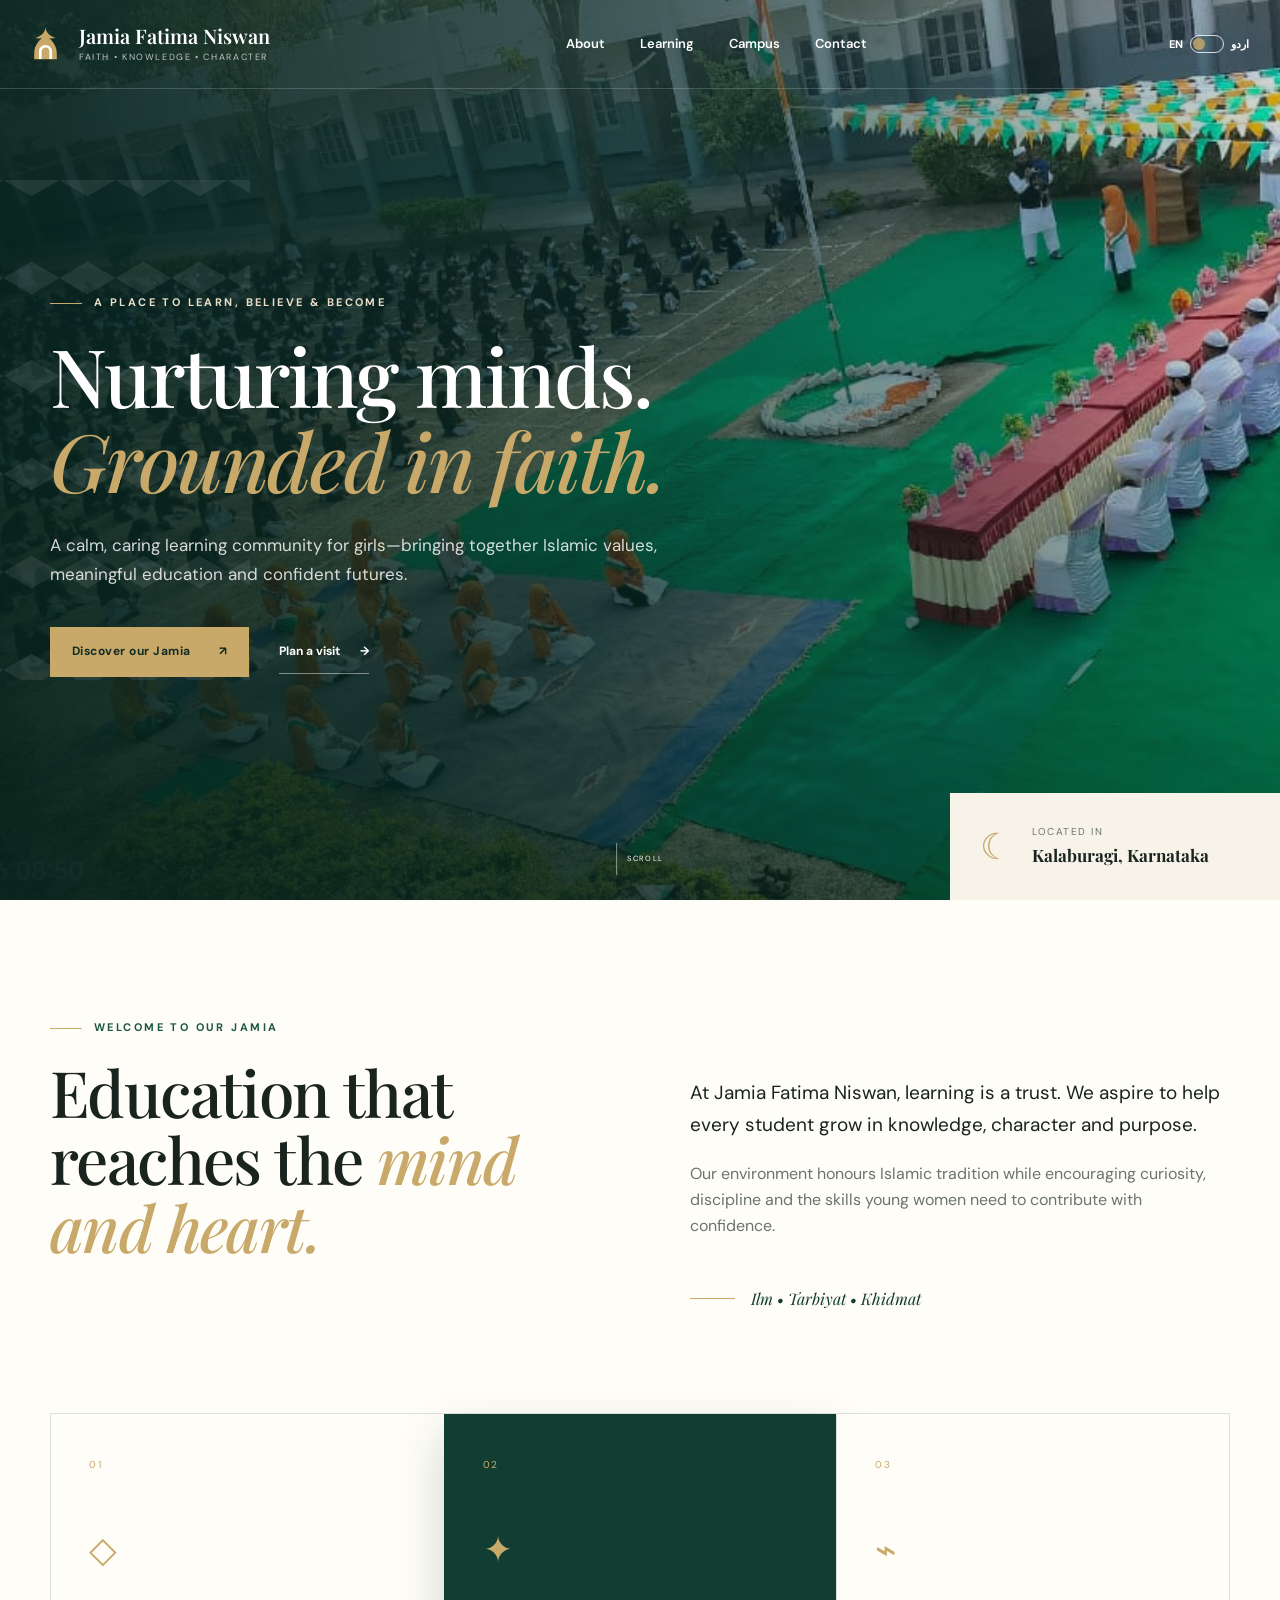
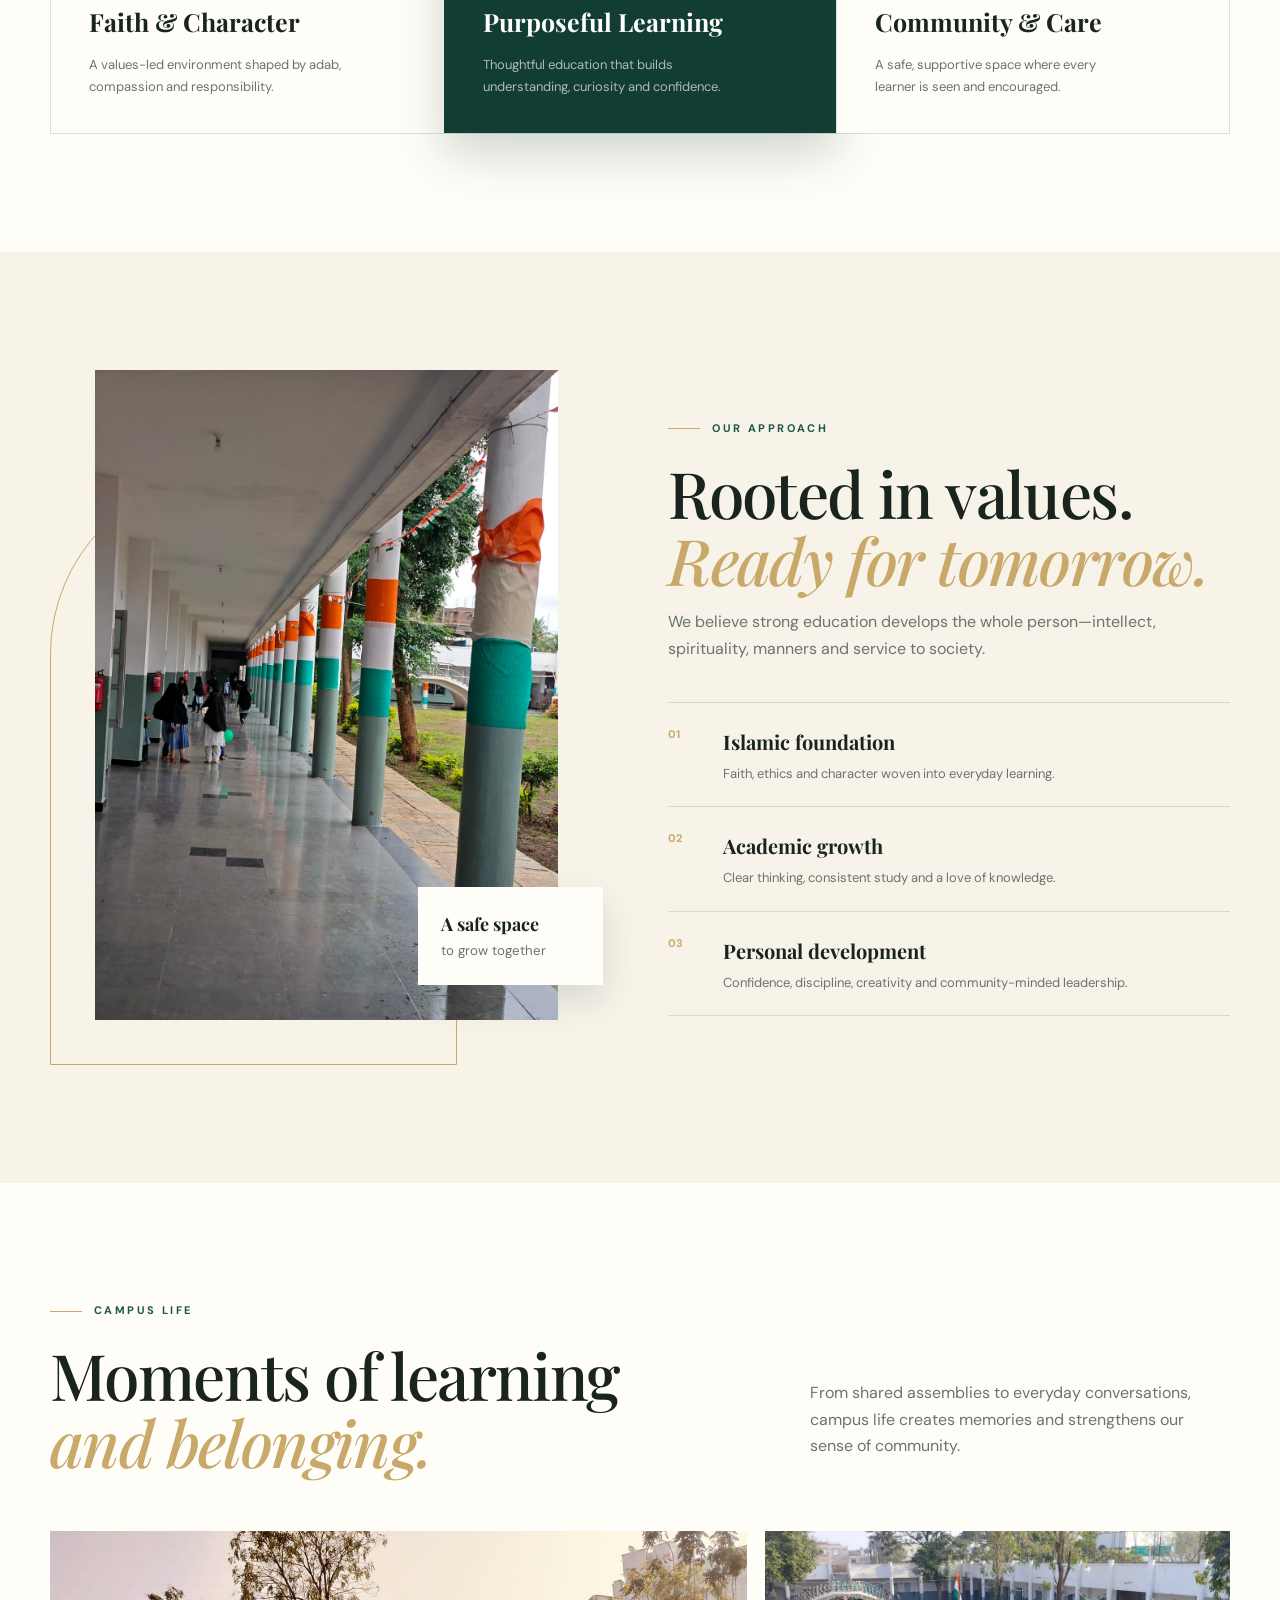
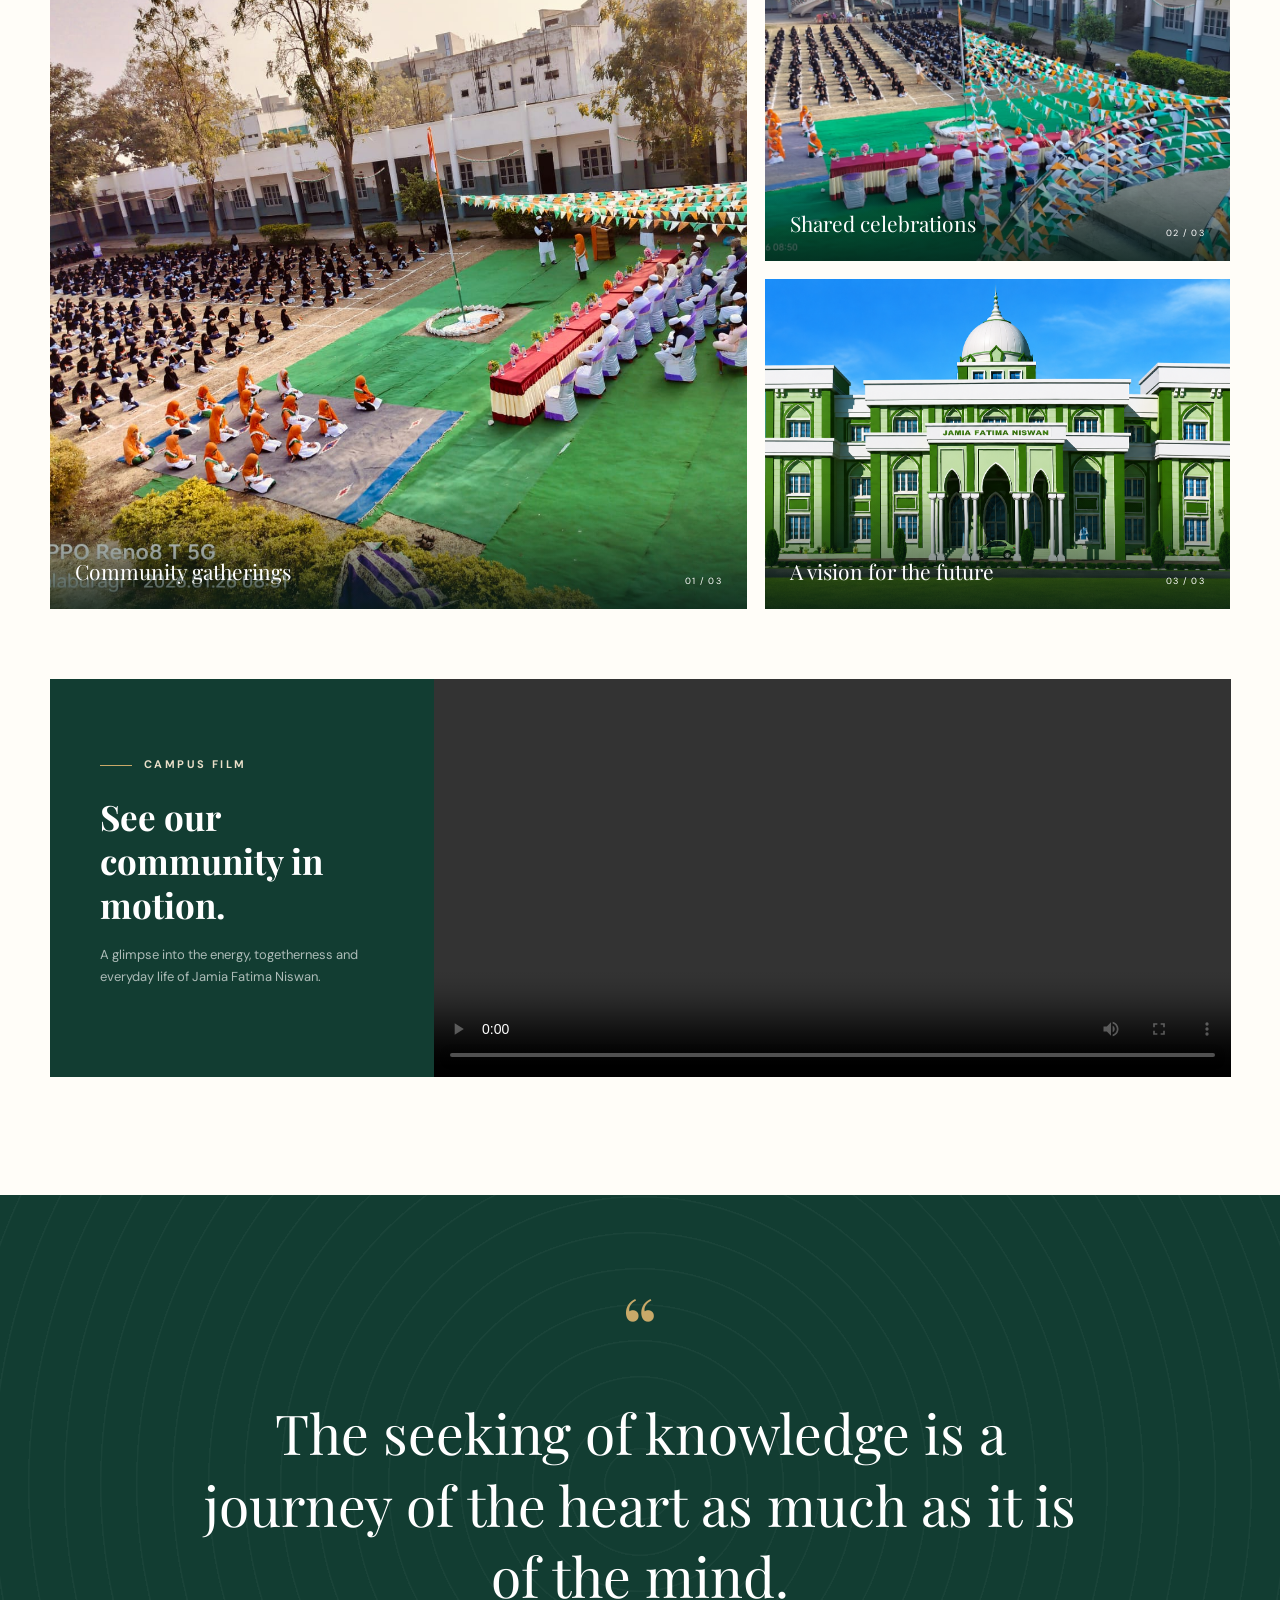
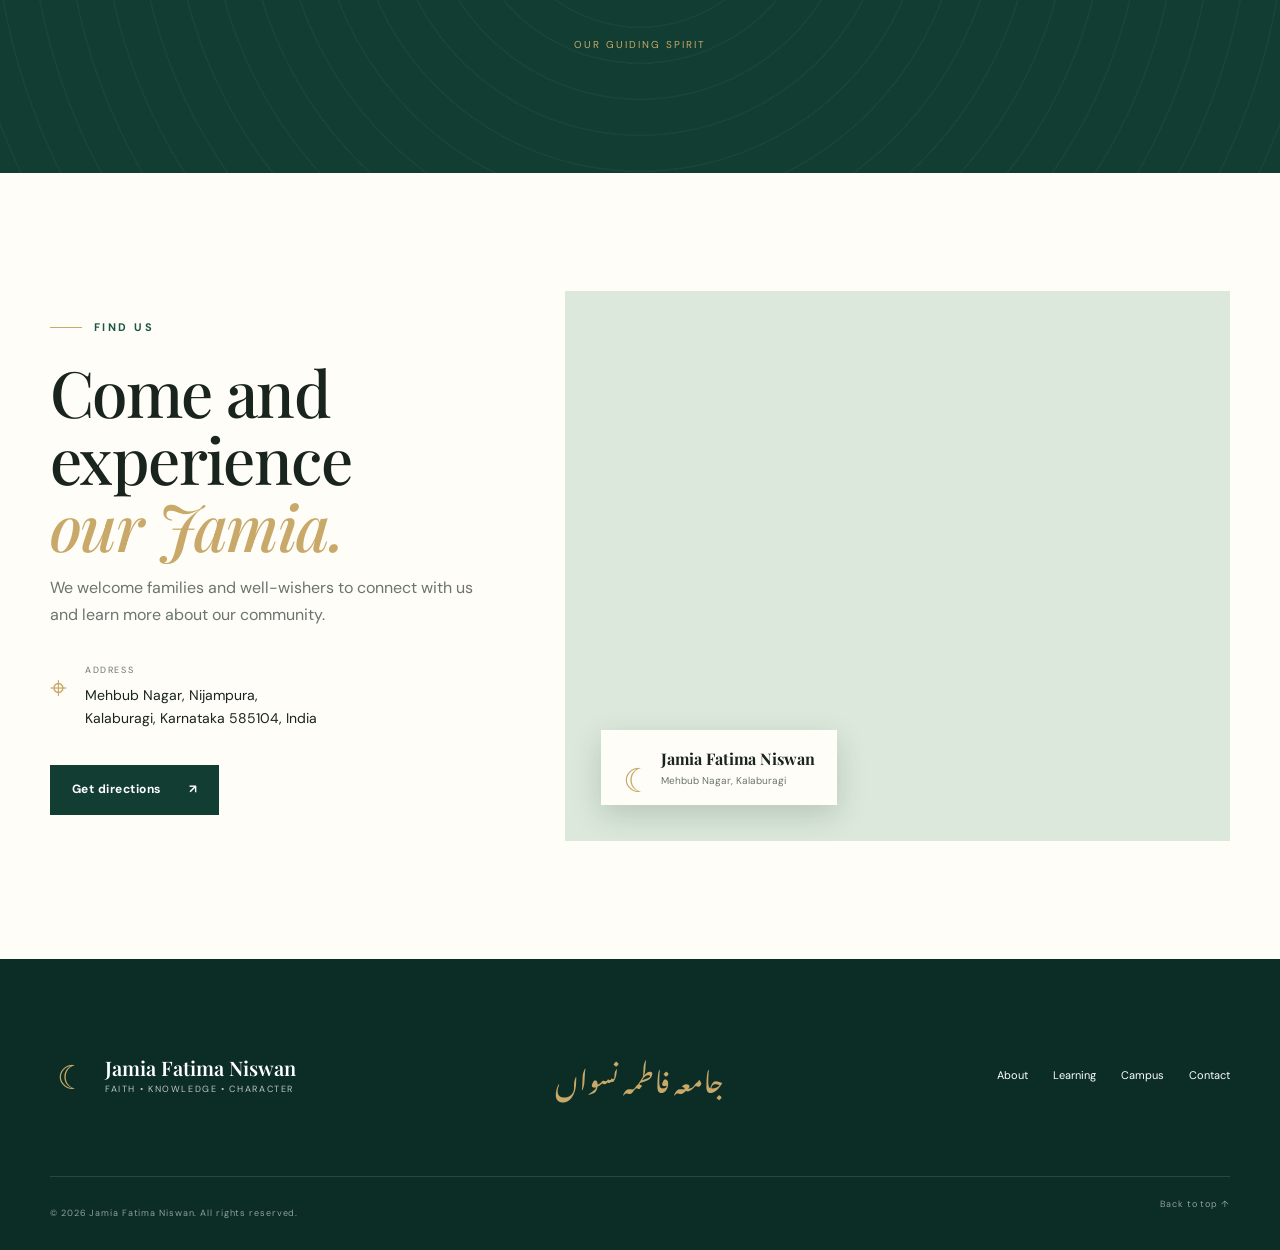
==== index.html @ a4b09470 "starting with the project" ====
<!doctype html>
<html lang="en" dir="ltr">
<head>
  <meta charset="UTF-8">
  <meta name="viewport" content="width=device-width, initial-scale=1.0">
  <meta name="description" content="Jamia Fatima Niswan — faith-rooted learning and modern education for girls in Kalaburagi, Karnataka.">
  <meta name="theme-color" content="#123d32">
  <title>Jamia Fatima Niswan | Kalaburagi</title>
  <link rel="preconnect" href="https://fonts.googleapis.com">
  <link rel="preconnect" href="https://fonts.gstatic.com" crossorigin>
  <link href="https://fonts.googleapis.com/css2?family=DM+Sans:wght@400;500;600;700&family=Noto+Nastaliq+Urdu:wght@400;600;700&family=Playfair+Display:wght@500;600;700&display=swap" rel="stylesheet">
  <link rel="stylesheet" href="styles.css?v=2">
</head>
<body>
  <a class="skip-link" href="#main" data-i18n="skip">Skip to content</a>

  <header class="site-header" id="header">
    <div class="nav-wrap">
      <a class="brand" href="index.html" aria-label="Jamia Fatima Niswan home">
        <span class="brand-mark" aria-hidden="true">
          <svg viewBox="0 0 48 48"><path d="M24 5c.8 7.8 5.8 10.1 11.2 12.4-2.5.4-4.9.5-7.2.2 5.7 4.7 8.6 10.3 8.6 16.8V41H11.4v-6.6c0-6.5 2.9-12.1 8.6-16.8-2.3.3-4.7.2-7.2-.2C18.2 15.1 23.2 12.8 24 5Z"/><path d="M18.2 40.8v-8.5a5.8 5.8 0 0 1 11.6 0v8.5" class="cut"/></svg>
        </span>
        <span><strong>Jamia Fatima Niswan</strong><small data-i18n="brandSub">Faith • Knowledge • Character</small></span>
      </a>

      <nav class="desktop-nav" aria-label="Main navigation">
        <a href="about.html" data-i18n="navAbout">About</a>
        <a href="learning.html" data-i18n="navLearning">Learning</a>
        <a href="campus.html" data-i18n="navCampus">Campus</a>
        <a href="contact.html" data-i18n="navContact">Contact</a>
      </nav>

      <div class="nav-actions">
        <button class="lang-toggle" id="langToggle" type="button" aria-label="Switch language to Urdu" aria-pressed="false">
          <span class="lang-en">EN</span><span class="toggle-track"><i></i></span><span class="lang-ur">اردو</span>
        </button>
        <button class="menu-button" id="menuButton" type="button" aria-label="Open menu" aria-expanded="false"><span></span><span></span></button>
      </div>
    </div>
    <nav class="mobile-nav" id="mobileNav" aria-label="Mobile navigation">
      <a href="about.html" data-i18n="navAbout">About</a>
      <a href="learning.html" data-i18n="navLearning">Learning</a>
      <a href="campus.html" data-i18n="navCampus">Campus</a>
      <a href="contact.html" data-i18n="navContact">Contact</a>
    </nav>
  </header>

  <main id="main">
    <section class="hero" id="home">
      <div class="hero-media" aria-hidden="true"></div>
      <div class="hero-overlay"></div>
      <div class="pattern pattern-left" aria-hidden="true"></div>
      <div class="hero-content">
        <p class="eyebrow light" data-i18n="heroEyebrow">A place to learn, believe & become</p>
        <h1><span data-i18n="heroTitle1">Nurturing minds.</span><br><em data-i18n="heroTitle2">Grounded in faith.</em></h1>
        <p class="hero-copy" data-i18n="heroCopy">A calm, caring learning community for girls—bringing together Islamic values, meaningful education and confident futures.</p>
        <div class="hero-actions">
          <a class="button button-gold" href="about.html"><span data-i18n="discover">Discover our Jamia</span><span aria-hidden="true">↗</span></a>
          <a class="text-link" href="contact.html"><span data-i18n="visit">Plan a visit</span><span aria-hidden="true">→</span></a>
        </div>
      </div>
      <div class="hero-card">
        <span class="crescent" aria-hidden="true">☾</span>
        <div><small data-i18n="locatedIn">Located in</small><strong data-i18n="kalaburagi">Kalaburagi, Karnataka</strong></div>
      </div>
      <a class="scroll-cue" href="#about" aria-label="Scroll to about section"><span></span><small data-i18n="scroll">Scroll</small></a>
    </section>

    <section class="intro section" id="about">
      <div class="container intro-grid">
        <div class="intro-heading reveal">
          <p class="eyebrow" data-i18n="welcome">Welcome to our Jamia</p>
          <h2 data-i18n="introTitle">Education that reaches the <em>mind and heart.</em></h2>
        </div>
        <div class="intro-copy reveal">
          <p class="lead" data-i18n="introLead">At Jamia Fatima Niswan, learning is a trust. We aspire to help every student grow in knowledge, character and purpose.</p>
          <p data-i18n="introBody">Our environment honours Islamic tradition while encouraging curiosity, discipline and the skills young women need to contribute with confidence.</p>
          <div class="signature"><span></span><p data-i18n="motto">Ilm • Tarbiyat • Khidmat</p></div>
        </div>
      </div>
      <div class="container values-grid">
        <article class="value-card reveal"><span class="value-no">01</span><div class="line-icon">◇</div><h3 data-i18n="faithTitle">Faith & Character</h3><p data-i18n="faithBody">A values-led environment shaped by adab, compassion and responsibility.</p></article>
        <article class="value-card featured reveal"><span class="value-no">02</span><div class="line-icon">✦</div><h3 data-i18n="learnTitle">Purposeful Learning</h3><p data-i18n="learnBody">Thoughtful education that builds understanding, curiosity and confidence.</p></article>
        <article class="value-card reveal"><span class="value-no">03</span><div class="line-icon">⌁</div><h3 data-i18n="communityTitle">Community & Care</h3><p data-i18n="communityBody">A safe, supportive space where every learner is seen and encouraged.</p></article>
      </div>
    </section>

    <section class="learning section" id="learning">
      <div class="container learning-grid">
        <div class="learning-photo reveal">
          <img src="assets/WhatsApp Image 2026-07-14 at 8.59.33 PM (1).jpeg" alt="Students walking through the open corridor at Jamia Fatima Niswan" loading="lazy">
          <div class="arch-frame" aria-hidden="true"></div>
          <div class="photo-note"><b data-i18n="safeSpace">A safe space</b><small data-i18n="growTogether">to grow together</small></div>
        </div>
        <div class="learning-content reveal">
          <p class="eyebrow" data-i18n="ourApproach">Our approach</p>
          <h2 data-i18n="learningTitle">Rooted in values.<br><em>Ready for tomorrow.</em></h2>
          <p data-i18n="learningCopy">We believe strong education develops the whole person—intellect, spirituality, manners and service to society.</p>
          <div class="approach-list">
            <div><span>01</span><p><strong data-i18n="islamicTitle">Islamic foundation</strong><small data-i18n="islamicBody">Faith, ethics and character woven into everyday learning.</small></p></div>
            <div><span>02</span><p><strong data-i18n="academicTitle">Academic growth</strong><small data-i18n="academicBody">Clear thinking, consistent study and a love of knowledge.</small></p></div>
            <div><span>03</span><p><strong data-i18n="personalTitle">Personal development</strong><small data-i18n="personalBody">Confidence, discipline, creativity and community-minded leadership.</small></p></div>
          </div>
        </div>
      </div>
    </section>

    <section class="campus section" id="campus">
      <div class="container section-head reveal">
        <div><p class="eyebrow" data-i18n="campusLife">Campus life</p><h2 data-i18n="campusTitle">Moments of learning<br><em>and belonging.</em></h2></div>
        <p data-i18n="campusCopy">From shared assemblies to everyday conversations, campus life creates memories and strengthens our sense of community.</p>
      </div>
      <div class="gallery container">
        <figure class="gallery-main reveal"><img src="assets/WhatsApp Image 2026-07-14 at 8.59.34 PM.jpeg" alt="School gathering in the central courtyard" loading="lazy"><figcaption><span data-i18n="gatherings">Community gatherings</span><small>01 / 03</small></figcaption></figure>
        <figure class="gallery-side reveal"><img src="assets/WhatsApp Image 2026-07-14 at 8.59.34 PM (1).jpeg" alt="Republic Day programme at the school courtyard" loading="lazy"><figcaption><span data-i18n="celebrations">Shared celebrations</span><small>02 / 03</small></figcaption></figure>
        <figure class="gallery-side concept reveal"><img src="assets/ChatGPT Image Jul 15, 2026, 11_38_27 AM.png" alt="Architectural vision artwork for Jamia Fatima Niswan" loading="lazy"><figcaption><span data-i18n="vision">A vision for the future</span><small>03 / 03</small></figcaption></figure>
      </div>
      <div class="container video-card reveal">
        <div class="video-copy"><p class="eyebrow" data-i18n="campusFilm">Campus film</p><h3 data-i18n="seeCampus">See our community in motion.</h3><p data-i18n="filmBody">A glimpse into the energy, togetherness and everyday life of Jamia Fatima Niswan.</p></div>
        <video controls preload="metadata" playsinline aria-label="Jamia Fatima Niswan campus video"><source src="assets/WhatsApp Video 2026-07-14 at 8.59.34 PM.mp4" type="video/mp4"></video>
      </div>
    </section>

    <section class="quote-section">
      <div class="quote-pattern" aria-hidden="true"></div>
      <div class="container quote-inner reveal"><span class="quote-mark">“</span><blockquote data-i18n="quote">The seeking of knowledge is a journey of the heart as much as it is of the mind.</blockquote><p data-i18n="quoteNote">Our guiding spirit</p></div>
    </section>

    <section class="contact section" id="contact">
      <div class="container contact-grid">
        <div class="contact-copy reveal">
          <p class="eyebrow" data-i18n="findUs">Find us</p>
          <h2 data-i18n="visitTitle">Come and experience<br><em>our Jamia.</em></h2>
          <p data-i18n="contactCopy">We welcome families and well-wishers to connect with us and learn more about our community.</p>
          <div class="address-block"><span class="pin">⌖</span><div><small data-i18n="addressLabel">ADDRESS</small><address data-i18n="address">Mehbub Nagar, Nijampura,<br>Kalaburagi, Karnataka 585104, India</address></div></div>
          <a class="button button-green" href="https://maps.app.goo.gl/RgqaviAdQeSi1we56" target="_blank" rel="noopener"><span data-i18n="directions">Get directions</span><span aria-hidden="true">↗</span></a>
        </div>
        <div class="map-wrap reveal">
          <iframe title="Map showing Jamia Fatima Niswan in Kalaburagi" src="https://www.google.com/maps?q=17.360012,76.850881&z=18&output=embed" loading="lazy" referrerpolicy="no-referrer-when-downgrade"></iframe>
          <div class="map-label"><span class="brand-mark small" aria-hidden="true">☾</span><div><b>Jamia Fatima Niswan</b><small data-i18n="mapArea">Mehbub Nagar, Kalaburagi</small></div></div>
        </div>
      </div>
    </section>
  </main>

  <footer>
    <div class="container footer-top">
      <a class="brand footer-brand" href="index.html"><span class="brand-mark" aria-hidden="true">☾</span><span><strong>Jamia Fatima Niswan</strong><small data-i18n="brandSub">Faith • Knowledge • Character</small></span></a>
      <p class="footer-urdu">جامعہ فاطمہ نسواں</p>
      <div class="footer-links"><a href="about.html" data-i18n="navAbout">About</a><a href="learning.html" data-i18n="navLearning">Learning</a><a href="campus.html" data-i18n="navCampus">Campus</a><a href="contact.html" data-i18n="navContact">Contact</a></div>
    </div>
    <div class="container footer-bottom"><p>© <span id="year"></span> Jamia Fatima Niswan. <span data-i18n="rights">All rights reserved.</span></p><a href="#home"><span data-i18n="backTop">Back to top</span> ↑</a></div>
  </footer>
  <script src="script.js?v=2"></script>
</body>
</html>
---- styles.css ----
:root{--green:#123d32;--green-2:#1c5645;--sage:#dce8dc;--cream:#f7f3e9;--paper:#fffdf8;--gold:#c8a969;--ink:#19241f;--muted:#6b746e;--line:rgba(18,61,50,.14);--serif:"Playfair Display",Georgia,serif;--sans:"DM Sans",Arial,sans-serif;--urdu:"Noto Nastaliq Urdu",serif}
*{box-sizing:border-box}html{scroll-behavior:smooth;scroll-padding-top:90px}body{margin:0;background:var(--paper);color:var(--ink);font-family:var(--sans);line-height:1.65;overflow-x:hidden}body.urdu{font-family:var(--urdu);line-height:2}img{display:block;width:100%}a{color:inherit;text-decoration:none}button{font:inherit}.container{width:min(1180px,calc(100% - 48px));margin-inline:auto}.section{padding:118px 0}.skip-link{position:fixed;left:16px;top:-80px;z-index:999;background:#fff;padding:10px 16px}.skip-link:focus{top:16px}.site-header{position:fixed;z-index:100;top:0;left:0;width:100%;color:white;border-bottom:1px solid rgba(255,255,255,.18);transition:.3s}.site-header.scrolled{background:rgba(255,253,248,.96);color:var(--ink);box-shadow:0 10px 40px rgba(13,44,36,.08);backdrop-filter:blur(14px)}.nav-wrap{height:88px;width:min(1320px,calc(100% - 48px));margin:auto;display:flex;align-items:center;justify-content:space-between;gap:30px}.brand{display:flex;align-items:center;gap:12px}.brand span:last-child{display:grid;line-height:1.05}.brand strong{font-family:var(--serif);font-size:20px;font-weight:600}.brand small{margin-top:7px;font-size:9px;letter-spacing:.18em;text-transform:uppercase;opacity:.72}.brand-mark{width:43px;height:48px;display:grid;place-items:center;color:var(--gold);font-size:33px}.brand-mark svg{width:100%;height:100%;fill:currentColor}.brand-mark .cut{fill:none;stroke:var(--green);stroke-width:3}.site-header:not(.scrolled) .brand-mark .cut{stroke:white}.desktop-nav{display:flex;gap:35px;font-size:13px;font-weight:600}.desktop-nav a{position:relative}.desktop-nav a:after{content:"";position:absolute;left:0;right:100%;bottom:-7px;height:1px;background:var(--gold);transition:.3s}.desktop-nav a:hover:after{right:0}.nav-actions{display:flex;align-items:center;gap:18px}.lang-toggle{display:flex;align-items:center;gap:7px;color:inherit;background:none;border:0;cursor:pointer;font-size:11px;font-weight:700;padding:7px}.toggle-track{position:relative;width:34px;height:18px;border:1px solid currentColor;border-radius:20px;opacity:.8}.toggle-track i{position:absolute;width:12px;height:12px;border-radius:50%;background:var(--gold);left:2px;top:2px;transition:.3s}.urdu .toggle-track i{transform:translateX(16px)}.menu-button{display:none;width:40px;height:40px;background:none;border:0;color:inherit;padding:10px}.menu-button span{display:block;width:21px;height:1px;background:currentColor;margin:6px}.mobile-nav{display:none}.hero{height:100svh;min-height:720px;position:relative;color:#fff;display:flex;align-items:center;overflow:hidden}.hero-media{position:absolute;inset:0;background:url("assets/WhatsApp Image 2026-07-14 at 8.59.35 PM (1).jpeg") center/cover;transform:scale(1.02)}.hero-overlay{position:absolute;inset:0;background:linear-gradient(90deg,rgba(6,35,28,.92) 0%,rgba(8,40,32,.7) 45%,rgba(8,35,30,.18) 100%),linear-gradient(0deg,rgba(3,24,19,.5),transparent 60%)}.pattern{position:absolute;width:330px;height:500px;opacity:.08;background-image:linear-gradient(30deg,#fff 12%,transparent 12.5%,transparent 87%,#fff 87.5%,#fff),linear-gradient(150deg,#fff 12%,transparent 12.5%,transparent 87%,#fff 87.5%,#fff);background-size:56px 98px}.pattern-left{left:-80px;top:180px}.hero-content{position:relative;z-index:2;width:min(1180px,calc(100% - 48px));margin:70px auto 0}.eyebrow{text-transform:uppercase;letter-spacing:.22em;color:var(--green-2);font-size:11px;font-weight:700;margin:0 0 22px}.eyebrow:before{content:"";display:inline-block;width:32px;height:1px;background:var(--gold);vertical-align:middle;margin-inline-end:12px}.eyebrow.light{color:#e9dfc9}.hero h1,.section h2{font-family:var(--serif);font-weight:500;line-height:1.05;letter-spacing:-.025em}.hero h1{font-size:clamp(55px,6.3vw,94px);margin:0 0 28px;max-width:890px}.hero h1 em,.section h2 em{font-weight:500;color:var(--gold)}.hero-copy{font-size:17px;line-height:1.75;max-width:620px;color:rgba(255,255,255,.82);margin:0}.hero-actions{display:flex;align-items:center;gap:30px;margin-top:37px}.button{display:inline-flex;align-items:center;justify-content:center;gap:28px;padding:15px 22px;font-size:12px;font-weight:700;letter-spacing:.04em;transition:.25s}.button-gold{background:var(--gold);color:#132c25}.button:hover{transform:translateY(-2px)}.text-link{font-size:12px;font-weight:700;border-bottom:1px solid rgba(255,255,255,.45);padding:12px 0;display:flex;gap:20px}.hero-card{position:absolute;right:0;bottom:0;z-index:3;background:var(--cream);color:var(--ink);padding:24px 55px 24px 30px;display:flex;align-items:center;gap:20px;min-width:330px}.crescent{font-size:36px;color:var(--gold)}.hero-card div{display:grid}.hero-card small{font-size:10px;text-transform:uppercase;letter-spacing:.15em;color:var(--muted)}.hero-card strong{font-family:var(--serif);font-size:17px}.scroll-cue{position:absolute;z-index:3;left:50%;bottom:25px;display:flex;align-items:center;gap:10px;transform:translateX(-50%);font-size:9px;text-transform:uppercase;letter-spacing:.18em}.scroll-cue span{width:1px;height:32px;background:rgba(255,255,255,.5)}.intro{background:var(--paper)}.intro-grid{display:grid;grid-template-columns:1fr 1fr;gap:100px;padding-bottom:85px}.section h2{font-size:clamp(43px,5vw,67px);margin:0}.intro-copy{padding-top:40px}.intro-copy p{color:var(--muted);max-width:540px}.intro-copy .lead{font-size:19px;color:var(--ink);line-height:1.7}.signature{display:flex;align-items:center;gap:16px;margin-top:30px}.signature span{width:45px;height:1px;background:var(--gold)}.signature p{font-family:var(--serif);font-style:italic;color:var(--green)}.values-grid{display:grid;grid-template-columns:repeat(3,1fr);border:1px solid var(--line)}.value-card{min-height:310px;padding:36px 38px;position:relative;background:var(--paper);transition:.3s}.value-card+article{border-left:1px solid var(--line)}.value-card.featured,.value-card:hover{background:var(--green);color:#fff;transform:translateY(-10px);box-shadow:0 20px 45px rgba(13,54,43,.2)}.value-no{font-size:10px;letter-spacing:.15em;color:var(--gold)}.line-icon{font-size:36px;color:var(--gold);margin:43px 0 22px}.value-card h3{font-family:var(--serif);font-size:25px;margin:0 0 12px}.value-card p{font-size:13px;color:var(--muted);margin:0;max-width:260px}.featured p,.value-card:hover p{color:rgba(255,255,255,.65)}.learning{background:var(--cream);overflow:hidden}.learning-grid{display:grid;grid-template-columns:.95fr 1.05fr;gap:110px;align-items:center}.learning-photo{position:relative;padding-left:45px;padding-bottom:45px}.learning-photo img{height:650px;object-fit:cover;position:relative;z-index:2}.arch-frame{position:absolute;left:0;bottom:0;width:80%;height:85%;border:1px solid var(--gold);border-radius:180px 180px 0 0}.photo-note{position:absolute;z-index:3;right:-45px;bottom:80px;background:var(--paper);width:185px;padding:23px;display:grid;box-shadow:0 15px 35px rgba(24,58,47,.14)}.photo-note b{font-family:var(--serif);font-size:18px}.photo-note small{color:var(--muted)}.learning-content>p:not(.eyebrow){color:var(--muted);max-width:580px}.approach-list{margin-top:40px}.approach-list>div{display:grid;grid-template-columns:55px 1fr;border-top:1px solid var(--line);padding:22px 0}.approach-list>div:last-child{border-bottom:1px solid var(--line)}.approach-list>div>span{font-size:11px;color:var(--gold);font-weight:bold}.approach-list p{display:grid;margin:0}.approach-list strong{font-family:var(--serif);font-size:20px}.approach-list small{font-size:13px;color:var(--muted);margin-top:5px}.section-head{display:flex;justify-content:space-between;align-items:end;margin-bottom:55px}.section-head>p{max-width:420px;color:var(--muted)}.gallery{display:grid;grid-template-columns:1.5fr 1fr;grid-template-rows:330px 330px;gap:18px}.gallery figure{margin:0;position:relative;overflow:hidden}.gallery-main{grid-row:1/3}.gallery img{height:100%;object-fit:cover;transition:.5s}.gallery figure:hover img{transform:scale(1.025)}.gallery figcaption{position:absolute;left:0;right:0;bottom:0;color:#fff;padding:60px 25px 20px;background:linear-gradient(transparent,rgba(4,28,22,.8));display:flex;justify-content:space-between;align-items:end}.gallery figcaption span{font-family:var(--serif);font-size:21px}.gallery figcaption small{font-size:9px;letter-spacing:.15em}.concept img{object-position:center 58%}.video-card{margin-top:70px;background:var(--green);display:grid;grid-template-columns:.65fr 1.35fr;align-items:center;color:#fff}.video-copy{padding:50px}.video-copy .eyebrow{color:#e9dfc9}.video-copy h3{font-family:var(--serif);font-size:35px;line-height:1.25;margin:0 0 18px}.video-copy>p:last-child{font-size:13px;color:rgba(255,255,255,.65)}.video-card video{width:100%;display:block;max-height:430px;background:#061c16}.quote-section{position:relative;background:var(--green);color:#fff;text-align:center;padding:110px 0;overflow:hidden}.quote-pattern{position:absolute;inset:-30%;opacity:.035;background:repeating-radial-gradient(circle at center,transparent 0 34px,#fff 35px 36px)}.quote-inner{position:relative}.quote-mark{font-family:var(--serif);font-size:90px;color:var(--gold);line-height:.5}.quote-inner blockquote{font-family:var(--serif);font-size:clamp(30px,4.4vw,55px);max-width:900px;line-height:1.3;margin:25px auto}.quote-inner p{font-size:10px;letter-spacing:.2em;text-transform:uppercase;color:var(--gold)}.contact{background:var(--paper)}.contact-grid{display:grid;grid-template-columns:.78fr 1.22fr;gap:90px;align-items:center}.contact-copy>p:not(.eyebrow){color:var(--muted);max-width:500px}.address-block{display:flex;gap:18px;margin:35px 0}.pin{font-size:30px;color:var(--gold)}.address-block div{display:grid}.address-block small{font-size:9px;letter-spacing:.18em;color:var(--muted)}address{font-style:normal;font-size:14px;margin-top:6px}.button-green{background:var(--green);color:white}.map-wrap{height:550px;position:relative;background:var(--sage);padding:12px}.map-wrap iframe{border:0;width:100%;height:100%;filter:saturate(.65) sepia(.08)}.map-label{position:absolute;left:36px;bottom:36px;background:var(--paper);padding:16px 22px;box-shadow:0 10px 30px rgba(16,49,40,.18);display:flex;align-items:center;gap:10px}.brand-mark.small{width:28px;height:28px}.map-label div{display:grid}.map-label b{font-family:var(--serif)}.map-label small{font-size:10px;color:var(--muted)}footer{background:#0b2d25;color:#fff;padding-top:65px}.footer-top{display:grid;grid-template-columns:1fr 1fr 1fr;align-items:center;padding-bottom:50px}.footer-brand{justify-self:start}.footer-urdu{font-family:var(--urdu);font-size:28px;color:var(--gold);text-align:center}.footer-links{justify-self:end;display:flex;gap:25px;font-size:11px}.footer-bottom{border-top:1px solid rgba(255,255,255,.12);display:flex;justify-content:space-between;padding:20px 0;font-size:9px;letter-spacing:.1em;color:rgba(255,255,255,.55)}.reveal{opacity:0;transform:translateY(24px);transition:opacity .7s,transform .7s}.reveal.visible{opacity:1;transform:none}.urdu .eyebrow,.urdu .address-block small,.urdu .brand small{letter-spacing:0}.urdu .hero h1,.urdu .section h2,.urdu .value-card h3,.urdu .brand strong,.urdu .approach-list strong,.urdu .video-copy h3,.urdu .quote-inner blockquote{font-family:var(--urdu);letter-spacing:0}.urdu .desktop-nav,.urdu .hero-copy,.urdu .lead{font-size:1.05em}
@media(max-width:900px){.desktop-nav{display:none}.menu-button{display:block}.mobile-nav{position:absolute;top:88px;left:0;width:100%;background:var(--paper);color:var(--ink);padding:20px 24px;box-shadow:0 20px 30px rgba(10,40,32,.12)}.mobile-nav.open{display:grid}.mobile-nav a{padding:12px;border-bottom:1px solid var(--line)}.intro-grid,.learning-grid,.contact-grid{grid-template-columns:1fr;gap:60px}.intro-copy{padding-top:0}.learning-photo{max-width:620px}.section-head{align-items:start;gap:30px}.gallery{grid-template-columns:1fr 1fr;grid-template-rows:500px 280px}.gallery-main{grid-column:1/3;grid-row:auto}.video-card{grid-template-columns:1fr}.footer-top{grid-template-columns:1fr;gap:30px;text-align:center}.footer-brand,.footer-links{justify-self:center}.hero-card{display:none}}
@media(max-width:620px){.container,.hero-content,.nav-wrap{width:calc(100% - 32px);max-width:1180px}.nav-wrap{height:76px;gap:6px}.brand{gap:8px;max-width:190px}.brand strong{font-size:15px;white-space:nowrap}.brand small{display:none}.brand-mark{width:30px;height:35px}.nav-actions{position:absolute;inset-inline-end:12px;top:18px;gap:3px}.menu-button{width:34px;padding:7px}.lang-toggle{gap:5px;padding:4px}.lang-toggle .lang-en{display:none}.urdu .lang-toggle .lang-en{display:inline}.urdu .lang-toggle .lang-ur{display:none}.lang-toggle>span:not(.toggle-track){font-size:10px}.toggle-track{width:30px}.urdu .toggle-track i{transform:translateX(12px)}.site-header .mobile-nav{top:76px}.hero{min-height:680px}.hero h1{font-size:43px;max-width:100%}.hero h1 em{font-size:.88em}.hero-copy{font-size:14px;overflow-wrap:anywhere;max-width:100%;padding-inline-end:6px}.hero-actions{align-items:flex-start;flex-direction:column;gap:10px}.scroll-cue{display:none}.section{padding:80px 0}.section h2{font-size:41px}.intro-grid{padding-bottom:55px}.values-grid{grid-template-columns:1fr}.value-card{min-height:260px}.value-card+article{border-left:0;border-top:1px solid var(--line)}.learning-photo{padding-left:18px;padding-bottom:20px}.learning-photo img{height:470px}.photo-note{right:-5px;bottom:45px;width:160px}.learning-grid{gap:55px}.section-head{display:block}.section-head>p{margin-top:25px}.gallery{display:block}.gallery figure{height:330px;margin-bottom:12px}.video-card{width:100%;}.video-copy{padding:35px 25px}.contact-grid{gap:45px}.map-wrap{height:430px;padding:7px}.map-label{left:20px;bottom:20px}.footer-links{flex-wrap:wrap;justify-content:center}.footer-bottom{gap:20px}.urdu .hero h1{font-size:38px;line-height:1.5}.urdu .section h2{font-size:35px;line-height:1.65}}
@media(prefers-reduced-motion:reduce){html{scroll-behavior:auto}.reveal{opacity:1;transform:none;transition:none}.hero-media{transform:none}}

/* Inner pages */
.site-header.solid{background:rgba(255,253,248,.97);color:var(--ink);border-color:var(--line);box-shadow:0 8px 30px rgba(13,44,36,.06);backdrop-filter:blur(14px)}.site-header.solid .brand-mark .cut{stroke:var(--green)}.desktop-nav a.active,.mobile-nav a.active{color:var(--gold)}.desktop-nav a.active:after{right:0}.page-hero{height:640px;position:relative;display:flex;align-items:center;color:#fff;background-position:center;background-size:cover;overflow:hidden}.about-hero{background-image:url("assets/WhatsApp Image 2026-07-14 at 8.59.34 PM.jpeg")}.learning-page-hero{background-image:url("assets/WhatsApp Image 2026-07-14 at 8.59.33 PM (1).jpeg");background-position:center 42%}.campus-page-hero{background-image:url("assets/WhatsApp Image 2026-07-14 at 8.59.35 PM.jpeg")}.contact-page-hero{background-image:url("assets/ChatGPT Image Jul 15, 2026, 11_38_27 AM.png");background-position:center 55%}.page-hero-shade{position:absolute;inset:0;background:linear-gradient(90deg,rgba(6,35,28,.92),rgba(8,40,32,.65) 58%,rgba(8,35,30,.25))}.page-hero-content{position:relative;padding-top:80px}.page-hero h1{font-family:var(--serif);font-size:clamp(50px,6vw,80px);font-weight:500;line-height:1.08;letter-spacing:-.025em;margin:0 0 25px;max-width:950px}.page-hero h1 em{color:var(--gold);font-weight:500}.page-hero-content>p:last-child{max-width:650px;font-size:17px;color:rgba(255,255,255,.8)}.split-content{display:grid;grid-template-columns:.9fr 1.1fr;gap:100px;align-items:center}.portrait-photo{position:relative;padding:24px}.portrait-photo:before{content:"";position:absolute;inset:0 55px 55px 0;border:1px solid var(--gold);border-radius:180px 180px 0 0}.portrait-photo img{height:610px;object-fit:cover;position:relative}.prose h2,.contact-panel h2,.center-heading h2{font-family:var(--serif);font-size:clamp(38px,4.5vw,58px);line-height:1.15;font-weight:500;margin:0 0 30px}.prose>p{color:var(--muted)}.prose .lead{font-size:19px;color:var(--ink)}.soft-note,.info-banner{display:flex;align-items:center;gap:18px;background:var(--cream);border-inline-start:3px solid var(--gold);padding:18px 22px;margin-top:35px}.soft-note span,.info-banner span{color:var(--gold);font-size:20px}.soft-note p,.info-banner p{margin:0;color:var(--muted);font-size:13px}.statement-section{background:var(--green);color:#fff}.statement-grid{display:grid;grid-template-columns:1fr 1fr;gap:1px;background:rgba(255,255,255,.15)}.statement-grid article{background:var(--green);padding:60px}.statement-grid article>span{color:var(--gold);font-size:11px}.statement-grid h2{font-size:44px;margin:25px 0 15px}.statement-grid p{color:rgba(255,255,255,.65);max-width:480px}.compact-values{background:var(--paper)}.compact-values .value-card{min-height:250px}.compact-values .value-card h3{margin-top:55px}.center-heading{text-align:center;max-width:800px;margin:0 auto 60px}.center-heading .eyebrow:before{display:none}.pillar-grid{display:grid;grid-template-columns:repeat(3,1fr);gap:18px}.pillar{padding:38px;border:1px solid var(--line);min-height:330px;transition:.3s}.pillar:hover{transform:translateY(-7px);border-color:var(--gold)}.pillar>span{font-size:10px;color:var(--gold)}.pillar-icon{font-size:38px;color:var(--gold);margin:35px 0 15px}.pillar h3{font-family:var(--serif);font-size:25px;margin:0 0 12px}.pillar p{font-size:13px;color:var(--muted)}.info-banner{max-width:800px;margin:45px auto 0}.mosaic-gallery{display:grid;grid-template-columns:repeat(2,1fr);gap:18px}.mosaic-gallery figure{margin:0;height:360px;overflow:hidden}.mosaic-gallery figure.wide{grid-column:1/3;height:600px}.mosaic-gallery img{height:100%;object-fit:cover;transition:.5s}.mosaic-gallery figure:hover img{transform:scale(1.025)}.video-section{background:var(--cream)}.video-section .video-card{margin-top:0}.contact-page-section{background:var(--cream)}.contact-page-grid{display:grid;grid-template-columns:.75fr 1.25fr;gap:70px;align-items:center}.contact-panel{background:var(--paper);padding:50px}.contact-panel h2{font-size:44px}.contact-panel .address-block{align-items:flex-start}.contact-panel .pending{color:var(--muted);font-size:13px;border-top:1px solid var(--line);padding-top:22px;margin:28px 0}.map-wrap.large{height:650px}.inner-page.urdu .page-hero h1,.inner-page.urdu .prose h2,.inner-page.urdu .contact-panel h2,.inner-page.urdu .center-heading h2,.inner-page.urdu .statement-grid h2,.inner-page.urdu .pillar h3{font-family:var(--urdu);letter-spacing:0}.inner-page.urdu .page-hero h1{line-height:1.65}.inner-page.urdu .page-hero-content>p:last-child{line-height:2.2}
@media(max-width:900px){.page-hero{height:600px}.split-content,.contact-page-grid{grid-template-columns:1fr;gap:55px}.portrait-photo{max-width:620px}.pillar-grid{grid-template-columns:1fr}.pillar{min-height:auto}.mosaic-gallery figure.wide{height:480px}.statement-grid{grid-template-columns:1fr}.statement-grid article+article{border-top:1px solid rgba(255,255,255,.15)}}
@media(max-width:620px){.page-hero{height:570px}.page-hero-content{padding-top:65px}.page-hero h1{font-size:41px;overflow-wrap:anywhere}.page-hero-content>p:last-child{font-size:14px;overflow-wrap:anywhere}.portrait-photo{padding:12px}.portrait-photo img{height:460px}.split-content{gap:45px}.statement-grid article{padding:38px 25px}.statement-grid h2{font-size:35px}.mosaic-gallery{display:block}.mosaic-gallery figure,.mosaic-gallery figure.wide{height:300px;margin-bottom:12px}.contact-panel{padding:30px 22px}.contact-panel h2{font-size:35px;overflow-wrap:anywhere}.map-wrap.large{height:470px}.inner-page.urdu .page-hero h1{font-size:34px;line-height:1.8}.inner-page.urdu .page-hero-content>p:last-child{font-size:14px;line-height:2.2}.inner-page.urdu .prose h2,.inner-page.urdu .center-heading h2{font-size:33px;line-height:1.75}.inner-page.urdu .pillar h3{line-height:1.8}.inner-page.urdu .contact-panel h2{font-size:30px;line-height:1.8}}
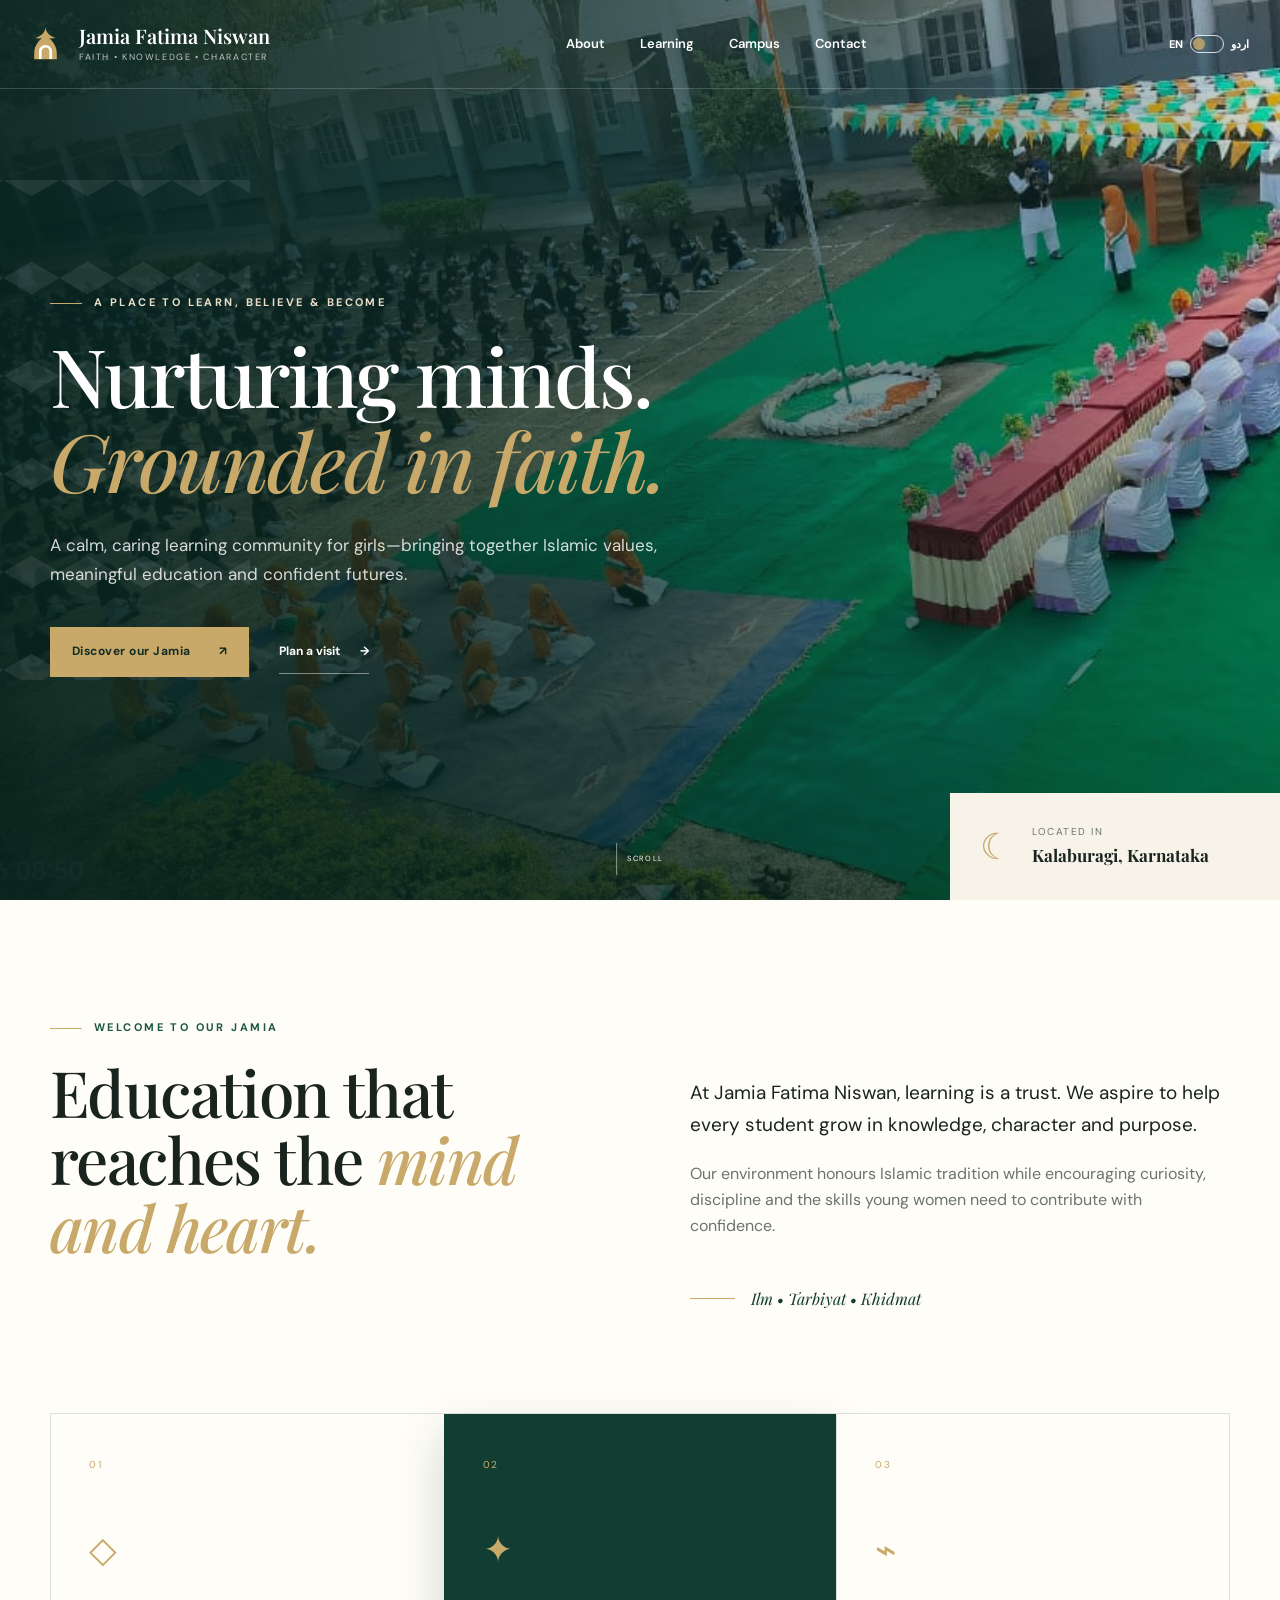
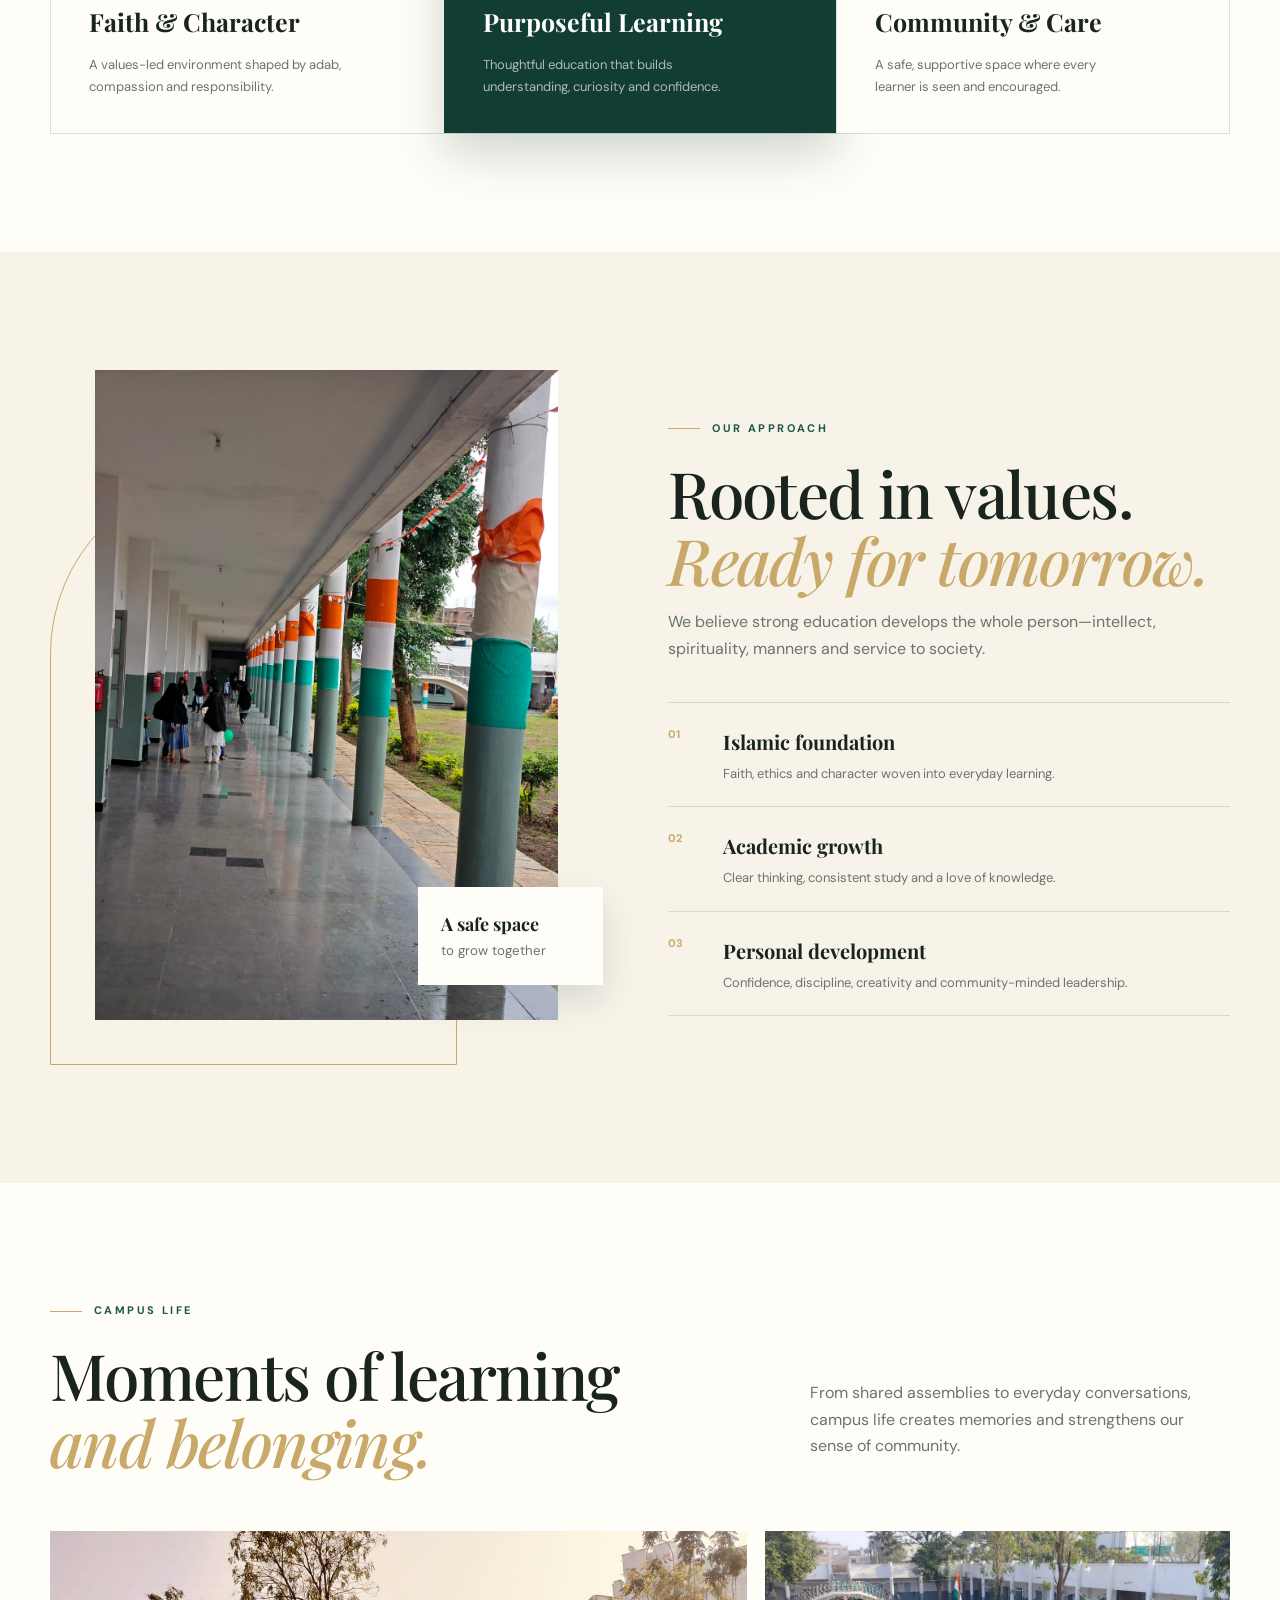
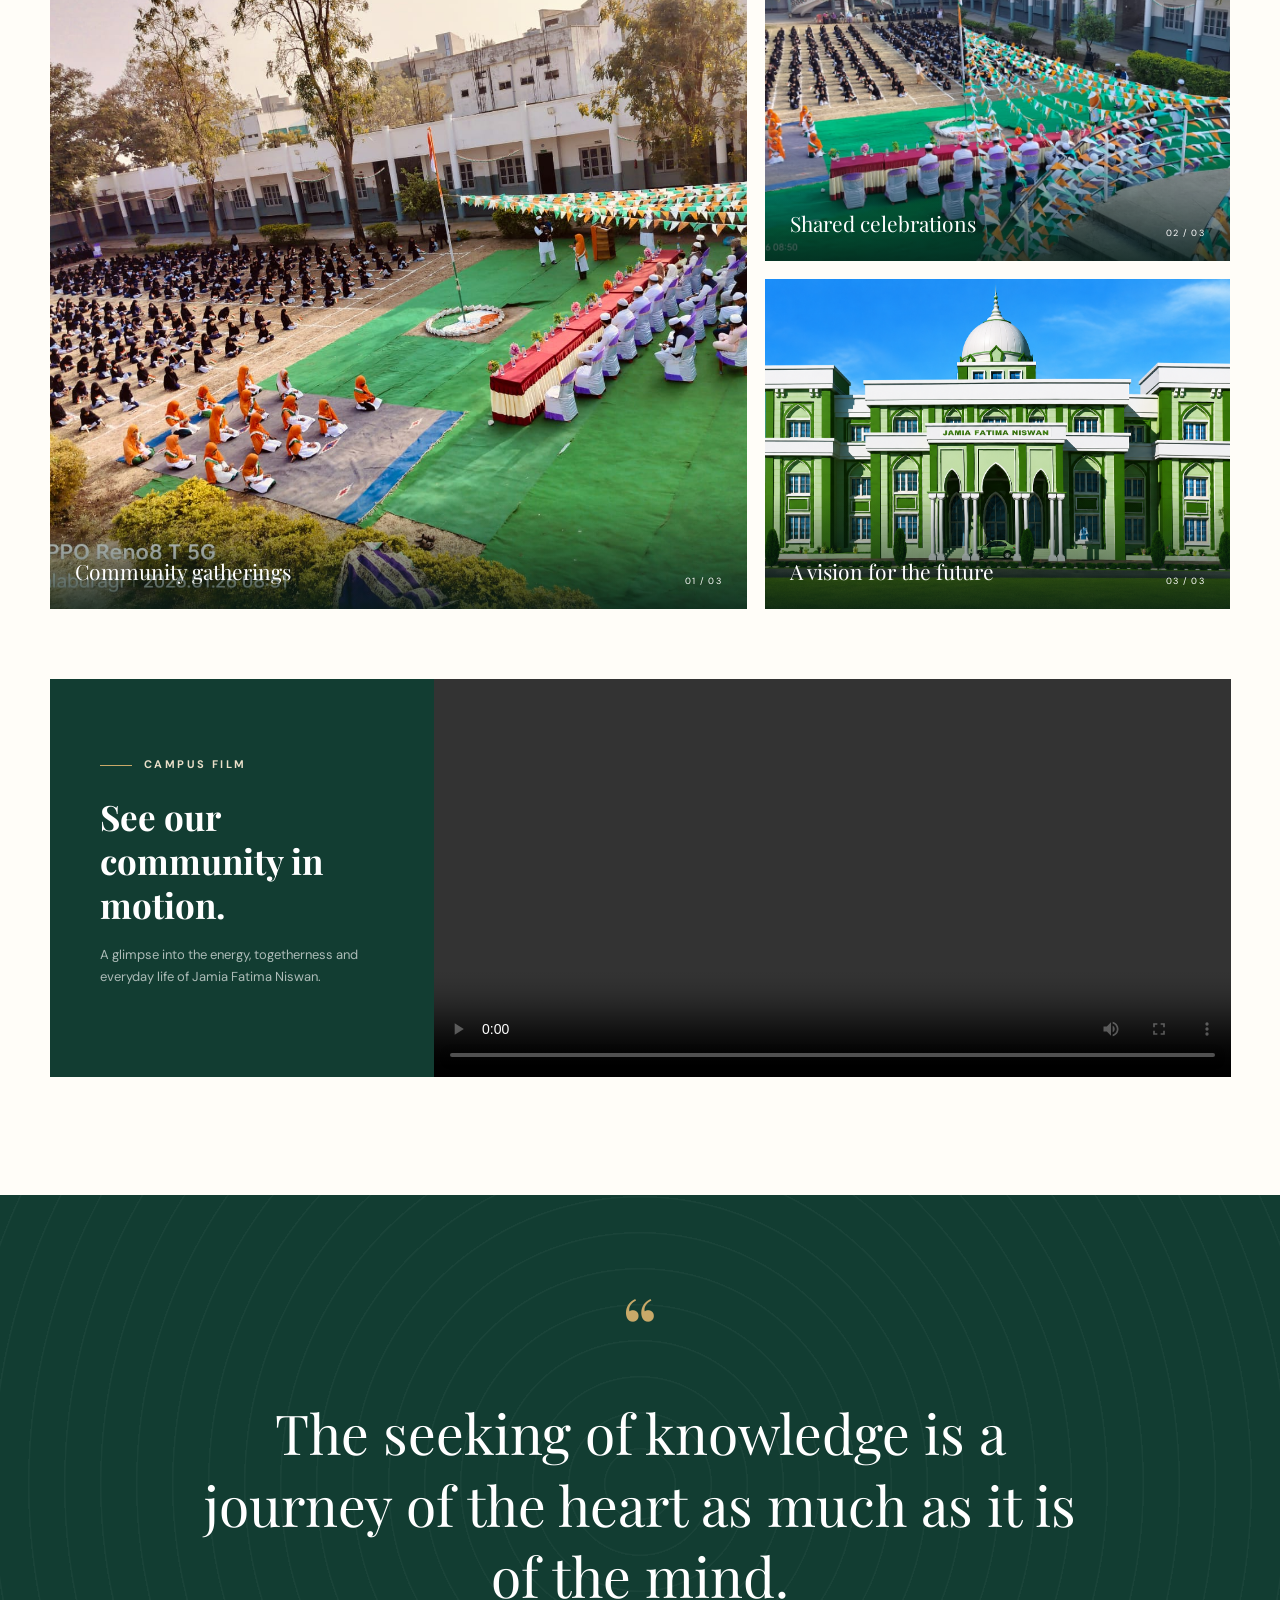
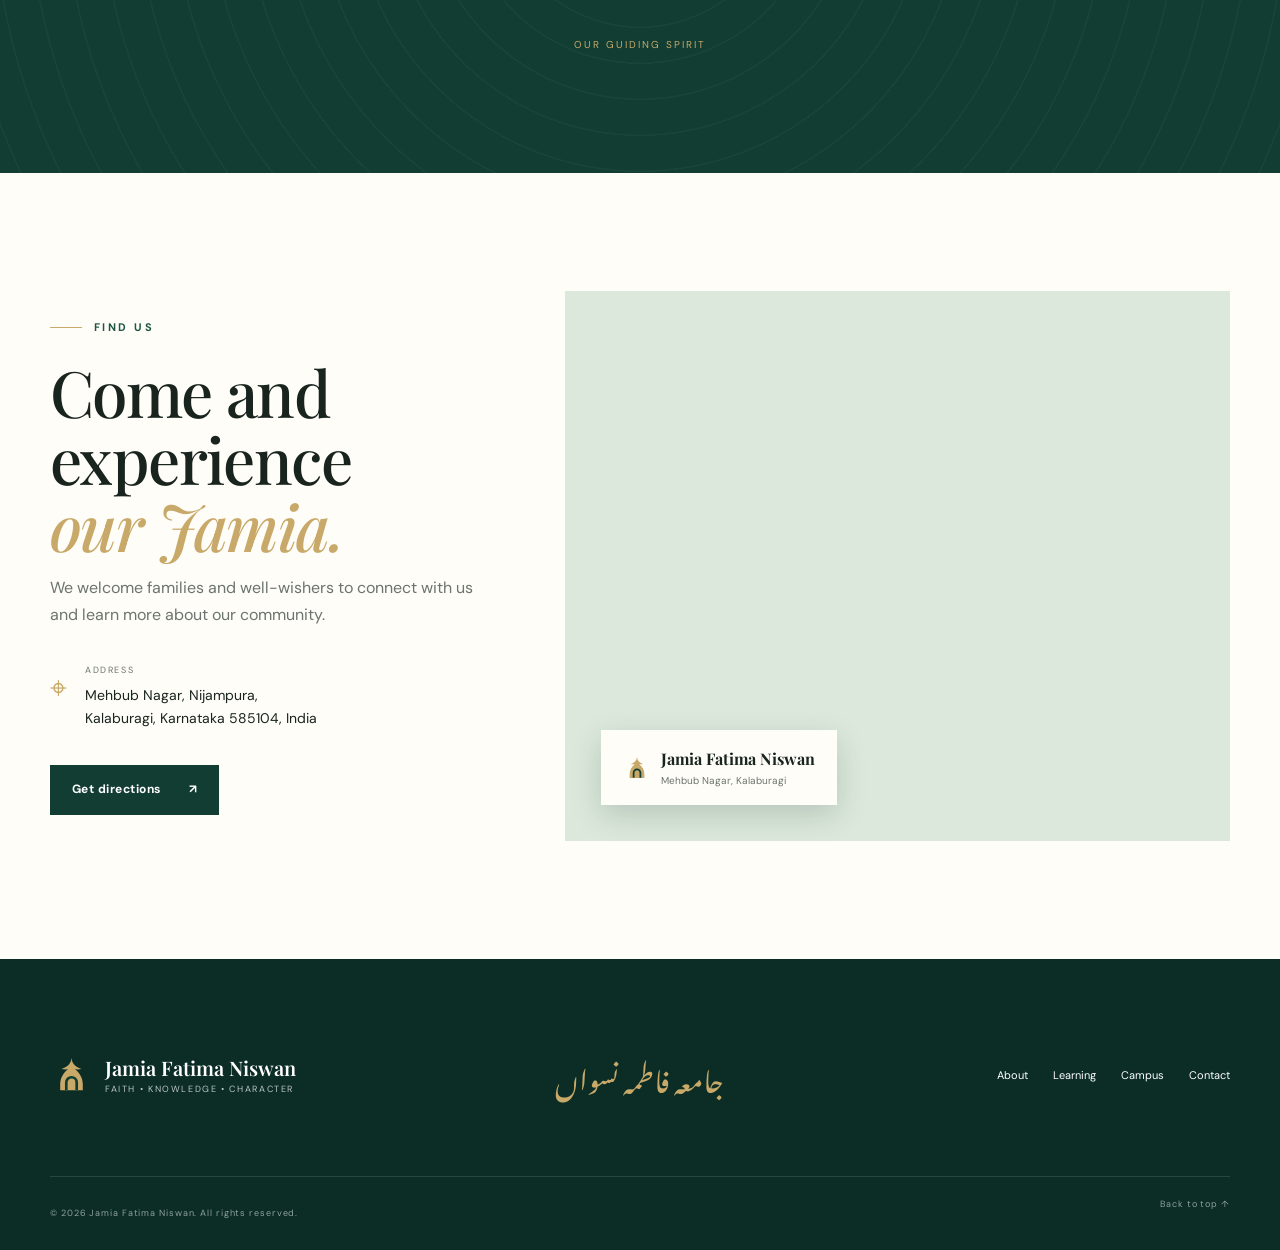
==== commit 8817d340: "changes" ====
--- a/index.html
+++ b/index.html
@@ -1,22 +1,23 @@
-<!doctype html>
+﻿<!doctype html>
 <html lang="en" dir="ltr">
 <head>
   <meta charset="UTF-8">
   <meta name="viewport" content="width=device-width, initial-scale=1.0">
   <meta name="description" content="Jamia Fatima Niswan — faith-rooted learning and modern education for girls in Kalaburagi, Karnataka.">
   <meta name="theme-color" content="#123d32">
+  <link rel="icon" type="image/svg+xml" href="/favicon.svg?v=2">
   <title>Jamia Fatima Niswan | Kalaburagi</title>
   <link rel="preconnect" href="https://fonts.googleapis.com">
   <link rel="preconnect" href="https://fonts.gstatic.com" crossorigin>
   <link href="https://fonts.googleapis.com/css2?family=DM+Sans:wght@400;500;600;700&family=Noto+Nastaliq+Urdu:wght@400;600;700&family=Playfair+Display:wght@500;600;700&display=swap" rel="stylesheet">
-  <link rel="stylesheet" href="styles.css?v=2">
+  <link rel="stylesheet" href="styles.css?v=5">
 </head>
 <body>
   <a class="skip-link" href="#main" data-i18n="skip">Skip to content</a>
 
   <header class="site-header" id="header">
     <div class="nav-wrap">
-      <a class="brand" href="index.html" aria-label="Jamia Fatima Niswan home">
+      <a class="brand" href="/" aria-label="Jamia Fatima Niswan home">
         <span class="brand-mark" aria-hidden="true">
           <svg viewBox="0 0 48 48"><path d="M24 5c.8 7.8 5.8 10.1 11.2 12.4-2.5.4-4.9.5-7.2.2 5.7 4.7 8.6 10.3 8.6 16.8V41H11.4v-6.6c0-6.5 2.9-12.1 8.6-16.8-2.3.3-4.7.2-7.2-.2C18.2 15.1 23.2 12.8 24 5Z"/><path d="M18.2 40.8v-8.5a5.8 5.8 0 0 1 11.6 0v8.5" class="cut"/></svg>
         </span>
@@ -24,10 +25,10 @@
       </a>
 
       <nav class="desktop-nav" aria-label="Main navigation">
-        <a href="about.html" data-i18n="navAbout">About</a>
-        <a href="learning.html" data-i18n="navLearning">Learning</a>
-        <a href="campus.html" data-i18n="navCampus">Campus</a>
-        <a href="contact.html" data-i18n="navContact">Contact</a>
+        <a href="/about" data-i18n="navAbout">About</a>
+        <a href="/learning" data-i18n="navLearning">Learning</a>
+        <a href="/campus" data-i18n="navCampus">Campus</a>
+        <a href="/contact" data-i18n="navContact">Contact</a>
       </nav>
 
       <div class="nav-actions">
@@ -38,10 +39,10 @@
       </div>
     </div>
     <nav class="mobile-nav" id="mobileNav" aria-label="Mobile navigation">
-      <a href="about.html" data-i18n="navAbout">About</a>
-      <a href="learning.html" data-i18n="navLearning">Learning</a>
-      <a href="campus.html" data-i18n="navCampus">Campus</a>
-      <a href="contact.html" data-i18n="navContact">Contact</a>
+      <a href="/about" data-i18n="navAbout">About</a>
+      <a href="/learning" data-i18n="navLearning">Learning</a>
+      <a href="/campus" data-i18n="navCampus">Campus</a>
+      <a href="/contact" data-i18n="navContact">Contact</a>
     </nav>
   </header>
 
@@ -55,8 +56,8 @@
         <h1><span data-i18n="heroTitle1">Nurturing minds.</span><br><em data-i18n="heroTitle2">Grounded in faith.</em></h1>
         <p class="hero-copy" data-i18n="heroCopy">A calm, caring learning community for girls—bringing together Islamic values, meaningful education and confident futures.</p>
         <div class="hero-actions">
-          <a class="button button-gold" href="about.html"><span data-i18n="discover">Discover our Jamia</span><span aria-hidden="true">↗</span></a>
-          <a class="text-link" href="contact.html"><span data-i18n="visit">Plan a visit</span><span aria-hidden="true">→</span></a>
+          <a class="button button-gold" href="/about"><span data-i18n="discover">Discover our Jamia</span><span aria-hidden="true">↗</span></a>
+          <a class="text-link" href="/contact"><span data-i18n="visit">Plan a visit</span><span aria-hidden="true">→</span></a>
         </div>
       </div>
       <div class="hero-card">
@@ -137,19 +138,19 @@
         </div>
         <div class="map-wrap reveal">
           <iframe title="Map showing Jamia Fatima Niswan in Kalaburagi" src="https://www.google.com/maps?q=17.360012,76.850881&z=18&output=embed" loading="lazy" referrerpolicy="no-referrer-when-downgrade"></iframe>
-          <div class="map-label"><span class="brand-mark small" aria-hidden="true">☾</span><div><b>Jamia Fatima Niswan</b><small data-i18n="mapArea">Mehbub Nagar, Kalaburagi</small></div></div>
+          <div class="map-label"><span class="brand-mark small" aria-hidden="true"><svg viewBox="0 0 48 48"><path d="M24 5c.8 7.8 5.8 10.1 11.2 12.4-2.5.4-4.9.5-7.2.2 5.7 4.7 8.6 10.3 8.6 16.8V41H11.4v-6.6c0-6.5 2.9-12.1 8.6-16.8-2.3.3-4.7.2-7.2-.2C18.2 15.1 23.2 12.8 24 5Z"/><path d="M18.2 40.8v-8.5a5.8 5.8 0 0 1 11.6 0v8.5" class="cut"/></svg></span><div><b>Jamia Fatima Niswan</b><small data-i18n="mapArea">Mehbub Nagar, Kalaburagi</small></div></div>
         </div>
       </div>
     </section>
   </main>
 
-  <footer>
+  <footer id="site-footer">
     <div class="container footer-top">
-      <a class="brand footer-brand" href="index.html"><span class="brand-mark" aria-hidden="true">☾</span><span><strong>Jamia Fatima Niswan</strong><small data-i18n="brandSub">Faith • Knowledge • Character</small></span></a>
+      <a class="brand footer-brand" href="/"><span class="brand-mark" aria-hidden="true"><svg viewBox="0 0 48 48"><path d="M24 5c.8 7.8 5.8 10.1 11.2 12.4-2.5.4-4.9.5-7.2.2 5.7 4.7 8.6 10.3 8.6 16.8V41H11.4v-6.6c0-6.5 2.9-12.1 8.6-16.8-2.3.3-4.7.2-7.2-.2C18.2 15.1 23.2 12.8 24 5Z"/><path d="M18.2 40.8v-8.5a5.8 5.8 0 0 1 11.6 0v8.5" class="cut"/></svg></span><span><strong>Jamia Fatima Niswan</strong><small data-i18n="brandSub">Faith • Knowledge • Character</small></span></a>
       <p class="footer-urdu">جامعہ فاطمہ نسواں</p>
-      <div class="footer-links"><a href="about.html" data-i18n="navAbout">About</a><a href="learning.html" data-i18n="navLearning">Learning</a><a href="campus.html" data-i18n="navCampus">Campus</a><a href="contact.html" data-i18n="navContact">Contact</a></div>
+      <div class="footer-links"><a href="/about" data-i18n="navAbout">About</a><a href="/learning" data-i18n="navLearning">Learning</a><a href="/campus" data-i18n="navCampus">Campus</a><a href="/contact" data-i18n="navContact">Contact</a></div>
     </div>
-    <div class="container footer-bottom"><p>© <span id="year"></span> Jamia Fatima Niswan. <span data-i18n="rights">All rights reserved.</span></p><a href="#home"><span data-i18n="backTop">Back to top</span> ↑</a></div>
+    <div class="container footer-bottom"><p><span class="copyright-brand">© <span id="year"></span> Jamia Fatima Niswan.</span> <span data-i18n="rights">All rights reserved.</span></p><a href="#home"><span data-i18n="backTop">Back to top</span> ↑</a></div>
   </footer>
   <script src="script.js?v=2"></script>
 </body>
--- a/styles.css
+++ b/styles.css
@@ -1,4 +1,4 @@
-:root{--green:#123d32;--green-2:#1c5645;--sage:#dce8dc;--cream:#f7f3e9;--paper:#fffdf8;--gold:#c8a969;--ink:#19241f;--muted:#6b746e;--line:rgba(18,61,50,.14);--serif:"Playfair Display",Georgia,serif;--sans:"DM Sans",Arial,sans-serif;--urdu:"Noto Nastaliq Urdu",serif}
+﻿:root{--green:#123d32;--green-2:#1c5645;--sage:#dce8dc;--cream:#f7f3e9;--paper:#fffdf8;--gold:#c8a969;--ink:#19241f;--muted:#6b746e;--line:rgba(18,61,50,.14);--serif:"Playfair Display",Georgia,serif;--sans:"DM Sans",Arial,sans-serif;--urdu:"Noto Nastaliq Urdu",serif}
 *{box-sizing:border-box}html{scroll-behavior:smooth;scroll-padding-top:90px}body{margin:0;background:var(--paper);color:var(--ink);font-family:var(--sans);line-height:1.65;overflow-x:hidden}body.urdu{font-family:var(--urdu);line-height:2}img{display:block;width:100%}a{color:inherit;text-decoration:none}button{font:inherit}.container{width:min(1180px,calc(100% - 48px));margin-inline:auto}.section{padding:118px 0}.skip-link{position:fixed;left:16px;top:-80px;z-index:999;background:#fff;padding:10px 16px}.skip-link:focus{top:16px}.site-header{position:fixed;z-index:100;top:0;left:0;width:100%;color:white;border-bottom:1px solid rgba(255,255,255,.18);transition:.3s}.site-header.scrolled{background:rgba(255,253,248,.96);color:var(--ink);box-shadow:0 10px 40px rgba(13,44,36,.08);backdrop-filter:blur(14px)}.nav-wrap{height:88px;width:min(1320px,calc(100% - 48px));margin:auto;display:flex;align-items:center;justify-content:space-between;gap:30px}.brand{display:flex;align-items:center;gap:12px}.brand span:last-child{display:grid;line-height:1.05}.brand strong{font-family:var(--serif);font-size:20px;font-weight:600}.brand small{margin-top:7px;font-size:9px;letter-spacing:.18em;text-transform:uppercase;opacity:.72}.brand-mark{width:43px;height:48px;display:grid;place-items:center;color:var(--gold);font-size:33px}.brand-mark svg{width:100%;height:100%;fill:currentColor}.brand-mark .cut{fill:none;stroke:var(--green);stroke-width:3}.site-header:not(.scrolled) .brand-mark .cut{stroke:white}.desktop-nav{display:flex;gap:35px;font-size:13px;font-weight:600}.desktop-nav a{position:relative}.desktop-nav a:after{content:"";position:absolute;left:0;right:100%;bottom:-7px;height:1px;background:var(--gold);transition:.3s}.desktop-nav a:hover:after{right:0}.nav-actions{display:flex;align-items:center;gap:18px}.lang-toggle{display:flex;align-items:center;gap:7px;color:inherit;background:none;border:0;cursor:pointer;font-size:11px;font-weight:700;padding:7px}.toggle-track{position:relative;width:34px;height:18px;border:1px solid currentColor;border-radius:20px;opacity:.8}.toggle-track i{position:absolute;width:12px;height:12px;border-radius:50%;background:var(--gold);left:2px;top:2px;transition:.3s}.urdu .toggle-track i{transform:translateX(16px)}.menu-button{display:none;width:40px;height:40px;background:none;border:0;color:inherit;padding:10px}.menu-button span{display:block;width:21px;height:1px;background:currentColor;margin:6px}.mobile-nav{display:none}.hero{height:100svh;min-height:720px;position:relative;color:#fff;display:flex;align-items:center;overflow:hidden}.hero-media{position:absolute;inset:0;background:url("assets/WhatsApp Image 2026-07-14 at 8.59.35 PM (1).jpeg") center/cover;transform:scale(1.02)}.hero-overlay{position:absolute;inset:0;background:linear-gradient(90deg,rgba(6,35,28,.92) 0%,rgba(8,40,32,.7) 45%,rgba(8,35,30,.18) 100%),linear-gradient(0deg,rgba(3,24,19,.5),transparent 60%)}.pattern{position:absolute;width:330px;height:500px;opacity:.08;background-image:linear-gradient(30deg,#fff 12%,transparent 12.5%,transparent 87%,#fff 87.5%,#fff),linear-gradient(150deg,#fff 12%,transparent 12.5%,transparent 87%,#fff 87.5%,#fff);background-size:56px 98px}.pattern-left{left:-80px;top:180px}.hero-content{position:relative;z-index:2;width:min(1180px,calc(100% - 48px));margin:70px auto 0}.eyebrow{text-transform:uppercase;letter-spacing:.22em;color:var(--green-2);font-size:11px;font-weight:700;margin:0 0 22px}.eyebrow:before{content:"";display:inline-block;width:32px;height:1px;background:var(--gold);vertical-align:middle;margin-inline-end:12px}.eyebrow.light{color:#e9dfc9}.hero h1,.section h2{font-family:var(--serif);font-weight:500;line-height:1.05;letter-spacing:-.025em}.hero h1{font-size:clamp(55px,6.3vw,94px);margin:0 0 28px;max-width:890px}.hero h1 em,.section h2 em{font-weight:500;color:var(--gold)}.hero-copy{font-size:17px;line-height:1.75;max-width:620px;color:rgba(255,255,255,.82);margin:0}.hero-actions{display:flex;align-items:center;gap:30px;margin-top:37px}.button{display:inline-flex;align-items:center;justify-content:center;gap:28px;padding:15px 22px;font-size:12px;font-weight:700;letter-spacing:.04em;transition:.25s}.button-gold{background:var(--gold);color:#132c25}.button:hover{transform:translateY(-2px)}.text-link{font-size:12px;font-weight:700;border-bottom:1px solid rgba(255,255,255,.45);padding:12px 0;display:flex;gap:20px}.hero-card{position:absolute;right:0;bottom:0;z-index:3;background:var(--cream);color:var(--ink);padding:24px 55px 24px 30px;display:flex;align-items:center;gap:20px;min-width:330px}.crescent{font-size:36px;color:var(--gold)}.hero-card div{display:grid}.hero-card small{font-size:10px;text-transform:uppercase;letter-spacing:.15em;color:var(--muted)}.hero-card strong{font-family:var(--serif);font-size:17px}.scroll-cue{position:absolute;z-index:3;left:50%;bottom:25px;display:flex;align-items:center;gap:10px;transform:translateX(-50%);font-size:9px;text-transform:uppercase;letter-spacing:.18em}.scroll-cue span{width:1px;height:32px;background:rgba(255,255,255,.5)}.intro{background:var(--paper)}.intro-grid{display:grid;grid-template-columns:1fr 1fr;gap:100px;padding-bottom:85px}.section h2{font-size:clamp(43px,5vw,67px);margin:0}.intro-copy{padding-top:40px}.intro-copy p{color:var(--muted);max-width:540px}.intro-copy .lead{font-size:19px;color:var(--ink);line-height:1.7}.signature{display:flex;align-items:center;gap:16px;margin-top:30px}.signature span{width:45px;height:1px;background:var(--gold)}.signature p{font-family:var(--serif);font-style:italic;color:var(--green)}.values-grid{display:grid;grid-template-columns:repeat(3,1fr);border:1px solid var(--line)}.value-card{min-height:310px;padding:36px 38px;position:relative;background:var(--paper);transition:.3s}.value-card+article{border-left:1px solid var(--line)}.value-card.featured,.value-card:hover{background:var(--green);color:#fff;transform:translateY(-10px);box-shadow:0 20px 45px rgba(13,54,43,.2)}.value-no{font-size:10px;letter-spacing:.15em;color:var(--gold)}.line-icon{font-size:36px;color:var(--gold);margin:43px 0 22px}.value-card h3{font-family:var(--serif);font-size:25px;margin:0 0 12px}.value-card p{font-size:13px;color:var(--muted);margin:0;max-width:260px}.featured p,.value-card:hover p{color:rgba(255,255,255,.65)}.learning{background:var(--cream);overflow:hidden}.learning-grid{display:grid;grid-template-columns:.95fr 1.05fr;gap:110px;align-items:center}.learning-photo{position:relative;padding-left:45px;padding-bottom:45px}.learning-photo img{height:650px;object-fit:cover;position:relative;z-index:2}.arch-frame{position:absolute;left:0;bottom:0;width:80%;height:85%;border:1px solid var(--gold);border-radius:180px 180px 0 0}.photo-note{position:absolute;z-index:3;right:-45px;bottom:80px;background:var(--paper);width:185px;padding:23px;display:grid;box-shadow:0 15px 35px rgba(24,58,47,.14)}.photo-note b{font-family:var(--serif);font-size:18px}.photo-note small{color:var(--muted)}.learning-content>p:not(.eyebrow){color:var(--muted);max-width:580px}.approach-list{margin-top:40px}.approach-list>div{display:grid;grid-template-columns:55px 1fr;border-top:1px solid var(--line);padding:22px 0}.approach-list>div:last-child{border-bottom:1px solid var(--line)}.approach-list>div>span{font-size:11px;color:var(--gold);font-weight:bold}.approach-list p{display:grid;margin:0}.approach-list strong{font-family:var(--serif);font-size:20px}.approach-list small{font-size:13px;color:var(--muted);margin-top:5px}.section-head{display:flex;justify-content:space-between;align-items:end;margin-bottom:55px}.section-head>p{max-width:420px;color:var(--muted)}.gallery{display:grid;grid-template-columns:1.5fr 1fr;grid-template-rows:330px 330px;gap:18px}.gallery figure{margin:0;position:relative;overflow:hidden}.gallery-main{grid-row:1/3}.gallery img{height:100%;object-fit:cover;transition:.5s}.gallery figure:hover img{transform:scale(1.025)}.gallery figcaption{position:absolute;left:0;right:0;bottom:0;color:#fff;padding:60px 25px 20px;background:linear-gradient(transparent,rgba(4,28,22,.8));display:flex;justify-content:space-between;align-items:end}.gallery figcaption span{font-family:var(--serif);font-size:21px}.gallery figcaption small{font-size:9px;letter-spacing:.15em}.concept img{object-position:center 58%}.video-card{margin-top:70px;background:var(--green);display:grid;grid-template-columns:.65fr 1.35fr;align-items:center;color:#fff}.video-copy{padding:50px}.video-copy .eyebrow{color:#e9dfc9}.video-copy h3{font-family:var(--serif);font-size:35px;line-height:1.25;margin:0 0 18px}.video-copy>p:last-child{font-size:13px;color:rgba(255,255,255,.65)}.video-card video{width:100%;display:block;max-height:430px;background:#061c16}.quote-section{position:relative;background:var(--green);color:#fff;text-align:center;padding:110px 0;overflow:hidden}.quote-pattern{position:absolute;inset:-30%;opacity:.035;background:repeating-radial-gradient(circle at center,transparent 0 34px,#fff 35px 36px)}.quote-inner{position:relative}.quote-mark{font-family:var(--serif);font-size:90px;color:var(--gold);line-height:.5}.quote-inner blockquote{font-family:var(--serif);font-size:clamp(30px,4.4vw,55px);max-width:900px;line-height:1.3;margin:25px auto}.quote-inner p{font-size:10px;letter-spacing:.2em;text-transform:uppercase;color:var(--gold)}.contact{background:var(--paper)}.contact-grid{display:grid;grid-template-columns:.78fr 1.22fr;gap:90px;align-items:center}.contact-copy>p:not(.eyebrow){color:var(--muted);max-width:500px}.address-block{display:flex;gap:18px;margin:35px 0}.pin{font-size:30px;color:var(--gold)}.address-block div{display:grid}.address-block small{font-size:9px;letter-spacing:.18em;color:var(--muted)}address{font-style:normal;font-size:14px;margin-top:6px}.button-green{background:var(--green);color:white}.map-wrap{height:550px;position:relative;background:var(--sage);padding:12px}.map-wrap iframe{border:0;width:100%;height:100%;filter:saturate(.65) sepia(.08)}.map-label{position:absolute;left:36px;bottom:36px;background:var(--paper);padding:16px 22px;box-shadow:0 10px 30px rgba(16,49,40,.18);display:flex;align-items:center;gap:10px}.brand-mark.small{width:28px;height:28px}.map-label div{display:grid}.map-label b{font-family:var(--serif)}.map-label small{font-size:10px;color:var(--muted)}footer{background:#0b2d25;color:#fff;padding-top:65px}.footer-top{display:grid;grid-template-columns:1fr 1fr 1fr;align-items:center;padding-bottom:50px}.footer-brand{justify-self:start}.footer-urdu{font-family:var(--urdu);font-size:28px;color:var(--gold);text-align:center}.footer-links{justify-self:end;display:flex;gap:25px;font-size:11px}.footer-bottom{border-top:1px solid rgba(255,255,255,.12);display:flex;justify-content:space-between;padding:20px 0;font-size:9px;letter-spacing:.1em;color:rgba(255,255,255,.55)}.reveal{opacity:0;transform:translateY(24px);transition:opacity .7s,transform .7s}.reveal.visible{opacity:1;transform:none}.urdu .eyebrow,.urdu .address-block small,.urdu .brand small{letter-spacing:0}.urdu .hero h1,.urdu .section h2,.urdu .value-card h3,.urdu .brand strong,.urdu .approach-list strong,.urdu .video-copy h3,.urdu .quote-inner blockquote{font-family:var(--urdu);letter-spacing:0}.urdu .desktop-nav,.urdu .hero-copy,.urdu .lead{font-size:1.05em}
 @media(max-width:900px){.desktop-nav{display:none}.menu-button{display:block}.mobile-nav{position:absolute;top:88px;left:0;width:100%;background:var(--paper);color:var(--ink);padding:20px 24px;box-shadow:0 20px 30px rgba(10,40,32,.12)}.mobile-nav.open{display:grid}.mobile-nav a{padding:12px;border-bottom:1px solid var(--line)}.intro-grid,.learning-grid,.contact-grid{grid-template-columns:1fr;gap:60px}.intro-copy{padding-top:0}.learning-photo{max-width:620px}.section-head{align-items:start;gap:30px}.gallery{grid-template-columns:1fr 1fr;grid-template-rows:500px 280px}.gallery-main{grid-column:1/3;grid-row:auto}.video-card{grid-template-columns:1fr}.footer-top{grid-template-columns:1fr;gap:30px;text-align:center}.footer-brand,.footer-links{justify-self:center}.hero-card{display:none}}
 @media(max-width:620px){.container,.hero-content,.nav-wrap{width:calc(100% - 32px);max-width:1180px}.nav-wrap{height:76px;gap:6px}.brand{gap:8px;max-width:190px}.brand strong{font-size:15px;white-space:nowrap}.brand small{display:none}.brand-mark{width:30px;height:35px}.nav-actions{position:absolute;inset-inline-end:12px;top:18px;gap:3px}.menu-button{width:34px;padding:7px}.lang-toggle{gap:5px;padding:4px}.lang-toggle .lang-en{display:none}.urdu .lang-toggle .lang-en{display:inline}.urdu .lang-toggle .lang-ur{display:none}.lang-toggle>span:not(.toggle-track){font-size:10px}.toggle-track{width:30px}.urdu .toggle-track i{transform:translateX(12px)}.site-header .mobile-nav{top:76px}.hero{min-height:680px}.hero h1{font-size:43px;max-width:100%}.hero h1 em{font-size:.88em}.hero-copy{font-size:14px;overflow-wrap:anywhere;max-width:100%;padding-inline-end:6px}.hero-actions{align-items:flex-start;flex-direction:column;gap:10px}.scroll-cue{display:none}.section{padding:80px 0}.section h2{font-size:41px}.intro-grid{padding-bottom:55px}.values-grid{grid-template-columns:1fr}.value-card{min-height:260px}.value-card+article{border-left:0;border-top:1px solid var(--line)}.learning-photo{padding-left:18px;padding-bottom:20px}.learning-photo img{height:470px}.photo-note{right:-5px;bottom:45px;width:160px}.learning-grid{gap:55px}.section-head{display:block}.section-head>p{margin-top:25px}.gallery{display:block}.gallery figure{height:330px;margin-bottom:12px}.video-card{width:100%;}.video-copy{padding:35px 25px}.contact-grid{gap:45px}.map-wrap{height:430px;padding:7px}.map-label{left:20px;bottom:20px}.footer-links{flex-wrap:wrap;justify-content:center}.footer-bottom{gap:20px}.urdu .hero h1{font-size:38px;line-height:1.5}.urdu .section h2{font-size:35px;line-height:1.65}}
@@ -7,4 +7,7 @@
 /* Inner pages */
 .site-header.solid{background:rgba(255,253,248,.97);color:var(--ink);border-color:var(--line);box-shadow:0 8px 30px rgba(13,44,36,.06);backdrop-filter:blur(14px)}.site-header.solid .brand-mark .cut{stroke:var(--green)}.desktop-nav a.active,.mobile-nav a.active{color:var(--gold)}.desktop-nav a.active:after{right:0}.page-hero{height:640px;position:relative;display:flex;align-items:center;color:#fff;background-position:center;background-size:cover;overflow:hidden}.about-hero{background-image:url("assets/WhatsApp Image 2026-07-14 at 8.59.34 PM.jpeg")}.learning-page-hero{background-image:url("assets/WhatsApp Image 2026-07-14 at 8.59.33 PM (1).jpeg");background-position:center 42%}.campus-page-hero{background-image:url("assets/WhatsApp Image 2026-07-14 at 8.59.35 PM.jpeg")}.contact-page-hero{background-image:url("assets/ChatGPT Image Jul 15, 2026, 11_38_27 AM.png");background-position:center 55%}.page-hero-shade{position:absolute;inset:0;background:linear-gradient(90deg,rgba(6,35,28,.92),rgba(8,40,32,.65) 58%,rgba(8,35,30,.25))}.page-hero-content{position:relative;padding-top:80px}.page-hero h1{font-family:var(--serif);font-size:clamp(50px,6vw,80px);font-weight:500;line-height:1.08;letter-spacing:-.025em;margin:0 0 25px;max-width:950px}.page-hero h1 em{color:var(--gold);font-weight:500}.page-hero-content>p:last-child{max-width:650px;font-size:17px;color:rgba(255,255,255,.8)}.split-content{display:grid;grid-template-columns:.9fr 1.1fr;gap:100px;align-items:center}.portrait-photo{position:relative;padding:24px}.portrait-photo:before{content:"";position:absolute;inset:0 55px 55px 0;border:1px solid var(--gold);border-radius:180px 180px 0 0}.portrait-photo img{height:610px;object-fit:cover;position:relative}.prose h2,.contact-panel h2,.center-heading h2{font-family:var(--serif);font-size:clamp(38px,4.5vw,58px);line-height:1.15;font-weight:500;margin:0 0 30px}.prose>p{color:var(--muted)}.prose .lead{font-size:19px;color:var(--ink)}.soft-note,.info-banner{display:flex;align-items:center;gap:18px;background:var(--cream);border-inline-start:3px solid var(--gold);padding:18px 22px;margin-top:35px}.soft-note span,.info-banner span{color:var(--gold);font-size:20px}.soft-note p,.info-banner p{margin:0;color:var(--muted);font-size:13px}.statement-section{background:var(--green);color:#fff}.statement-grid{display:grid;grid-template-columns:1fr 1fr;gap:1px;background:rgba(255,255,255,.15)}.statement-grid article{background:var(--green);padding:60px}.statement-grid article>span{color:var(--gold);font-size:11px}.statement-grid h2{font-size:44px;margin:25px 0 15px}.statement-grid p{color:rgba(255,255,255,.65);max-width:480px}.compact-values{background:var(--paper)}.compact-values .value-card{min-height:250px}.compact-values .value-card h3{margin-top:55px}.center-heading{text-align:center;max-width:800px;margin:0 auto 60px}.center-heading .eyebrow:before{display:none}.pillar-grid{display:grid;grid-template-columns:repeat(3,1fr);gap:18px}.pillar{padding:38px;border:1px solid var(--line);min-height:330px;transition:.3s}.pillar:hover{transform:translateY(-7px);border-color:var(--gold)}.pillar>span{font-size:10px;color:var(--gold)}.pillar-icon{font-size:38px;color:var(--gold);margin:35px 0 15px}.pillar h3{font-family:var(--serif);font-size:25px;margin:0 0 12px}.pillar p{font-size:13px;color:var(--muted)}.info-banner{max-width:800px;margin:45px auto 0}.mosaic-gallery{display:grid;grid-template-columns:repeat(2,1fr);gap:18px}.mosaic-gallery figure{margin:0;height:360px;overflow:hidden}.mosaic-gallery figure.wide{grid-column:1/3;height:600px}.mosaic-gallery img{height:100%;object-fit:cover;transition:.5s}.mosaic-gallery figure:hover img{transform:scale(1.025)}.video-section{background:var(--cream)}.video-section .video-card{margin-top:0}.contact-page-section{background:var(--cream)}.contact-page-grid{display:grid;grid-template-columns:.75fr 1.25fr;gap:70px;align-items:center}.contact-panel{background:var(--paper);padding:50px}.contact-panel h2{font-size:44px}.contact-panel .address-block{align-items:flex-start}.contact-panel .pending{color:var(--muted);font-size:13px;border-top:1px solid var(--line);padding-top:22px;margin:28px 0}.map-wrap.large{height:650px}.inner-page.urdu .page-hero h1,.inner-page.urdu .prose h2,.inner-page.urdu .contact-panel h2,.inner-page.urdu .center-heading h2,.inner-page.urdu .statement-grid h2,.inner-page.urdu .pillar h3{font-family:var(--urdu);letter-spacing:0}.inner-page.urdu .page-hero h1{line-height:1.65}.inner-page.urdu .page-hero-content>p:last-child{line-height:2.2}
 @media(max-width:900px){.page-hero{height:600px}.split-content,.contact-page-grid{grid-template-columns:1fr;gap:55px}.portrait-photo{max-width:620px}.pillar-grid{grid-template-columns:1fr}.pillar{min-height:auto}.mosaic-gallery figure.wide{height:480px}.statement-grid{grid-template-columns:1fr}.statement-grid article+article{border-top:1px solid rgba(255,255,255,.15)}}
-@media(max-width:620px){.page-hero{height:570px}.page-hero-content{padding-top:65px}.page-hero h1{font-size:41px;overflow-wrap:anywhere}.page-hero-content>p:last-child{font-size:14px;overflow-wrap:anywhere}.portrait-photo{padding:12px}.portrait-photo img{height:460px}.split-content{gap:45px}.statement-grid article{padding:38px 25px}.statement-grid h2{font-size:35px}.mosaic-gallery{display:block}.mosaic-gallery figure,.mosaic-gallery figure.wide{height:300px;margin-bottom:12px}.contact-panel{padding:30px 22px}.contact-panel h2{font-size:35px;overflow-wrap:anywhere}.map-wrap.large{height:470px}.inner-page.urdu .page-hero h1{font-size:34px;line-height:1.8}.inner-page.urdu .page-hero-content>p:last-child{font-size:14px;line-height:2.2}.inner-page.urdu .prose h2,.inner-page.urdu .center-heading h2{font-size:33px;line-height:1.75}.inner-page.urdu .pillar h3{line-height:1.8}.inner-page.urdu .contact-panel h2{font-size:30px;line-height:1.8}}
+@media(max-width:620px){.page-hero{height:570px}.page-hero-content{padding-top:65px}.page-hero h1{font-size:41px;overflow-wrap:anywhere}.page-hero-content>p:last-child{font-size:14px;overflow-wrap:anywhere}.portrait-photo{padding:12px}.portrait-photo img{height:460px}.split-content{gap:45px}.statement-grid article{padding:38px 25px}.statement-grid h2{font-size:35px}.mosaic-gallery{display:block}.mosaic-gallery figure,.mosaic-gallery figure.wide{height:300px;margin-bottom:12px}.contact-panel{padding:30px 22px}.contact-panel h2{font-size:35px;overflow-wrap:anywhere}.map-wrap.large{height:470px}.inner-page.urdu .page-hero h1{font-size:34px;line-height:1.8}.inner-page.urdu .page-hero-content>p:last-child{font-size:14px;line-height:2.2}.inner-page.urdu .prose h2,.inner-page.urdu .center-heading h2{font-size:33px;line-height:1.75}.inner-page.urdu .pillar h3{line-height:1.8}.inner-page.urdu .contact-panel h2{font-size:30px;line-height:1.8}
+}
+.site-header .brand,.footer-brand{direction:ltr}.site-header .brand>span:last-child{text-align:left}.copyright-brand{display:inline-block;direction:ltr;unicode-bidi:isolate;font-family:var(--sans)}
+@media(max-width:620px){footer{padding-top:46px}.footer-top{gap:20px;padding-bottom:34px}.footer-brand{flex-direction:column;gap:5px;max-width:none;direction:ltr}.footer-brand>span:last-child{text-align:center}.footer-brand .brand-mark{width:38px;height:42px;font-size:38px}.footer-brand strong{font-size:17px;white-space:normal}.footer-urdu{font-size:29px;line-height:2;margin:0}.footer-links{width:100%;display:grid;grid-template-columns:repeat(2,minmax(0,1fr));gap:0;border-top:1px solid rgba(255,255,255,.12);border-bottom:1px solid rgba(255,255,255,.12)}.footer-links a{padding:11px 5px;text-align:center}.footer-bottom{flex-direction:column;align-items:center;text-align:center;gap:10px;padding:22px 0;font-size:10px;line-height:1.8;letter-spacing:.04em}.footer-bottom p{margin:0;max-width:100%}.urdu .footer-links{font-size:14px;line-height:2}.urdu .footer-bottom{line-height:2.1;letter-spacing:0}.urdu .footer-bottom p{display:flex;flex-direction:column;align-items:center;gap:2px}.urdu .footer-bottom>a{font-size:13px}}
